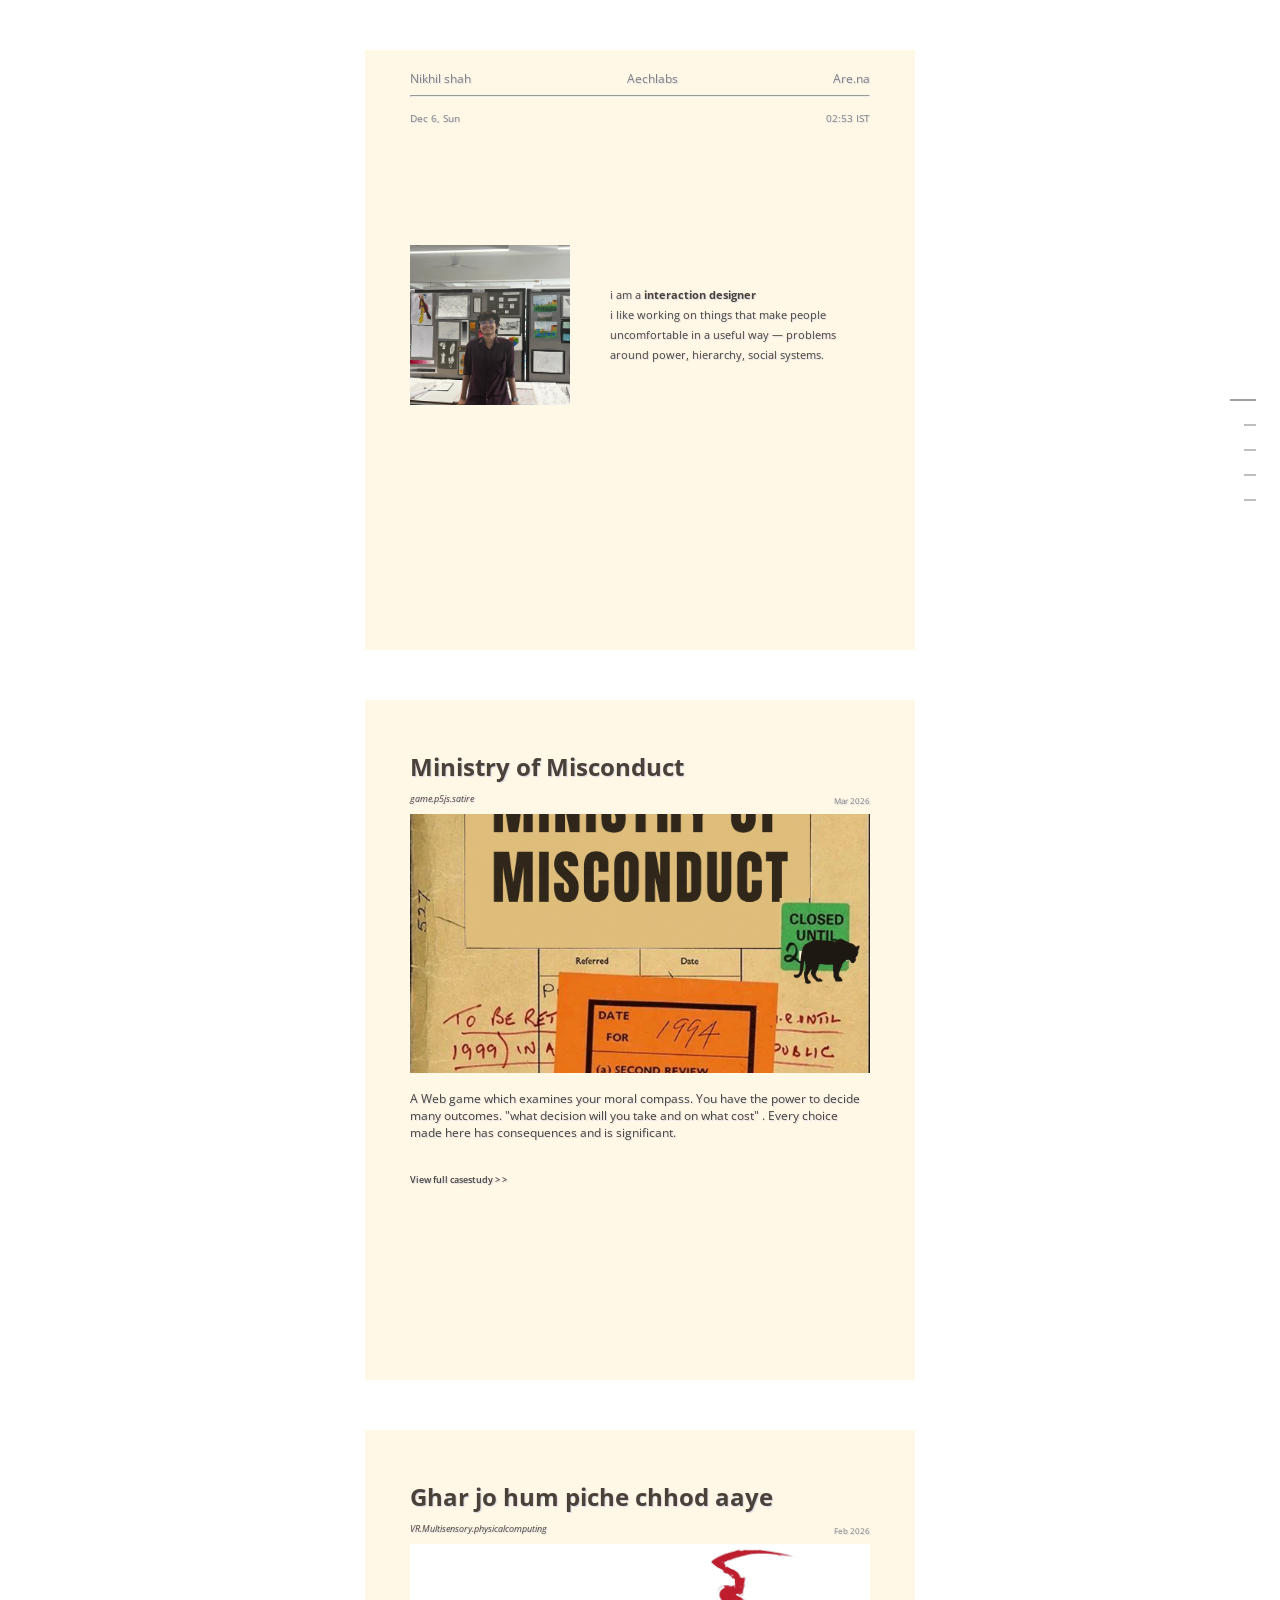
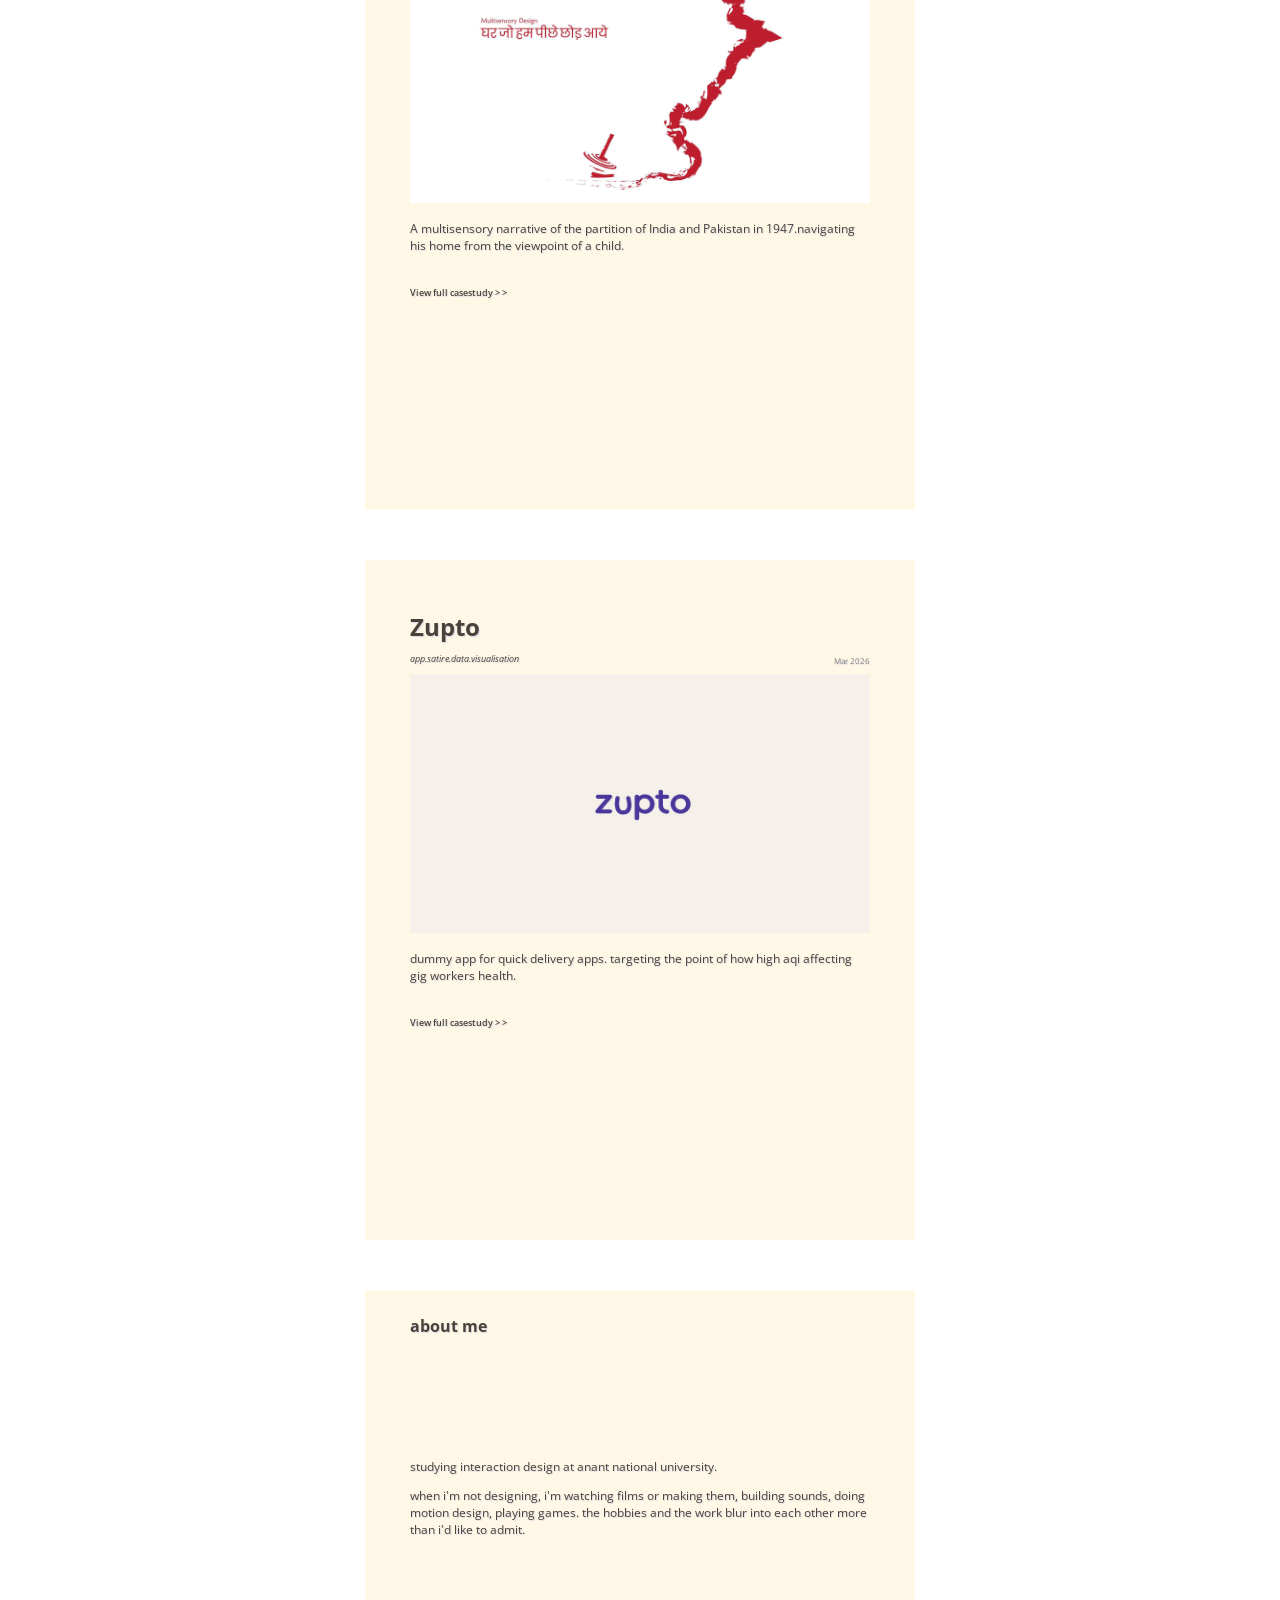
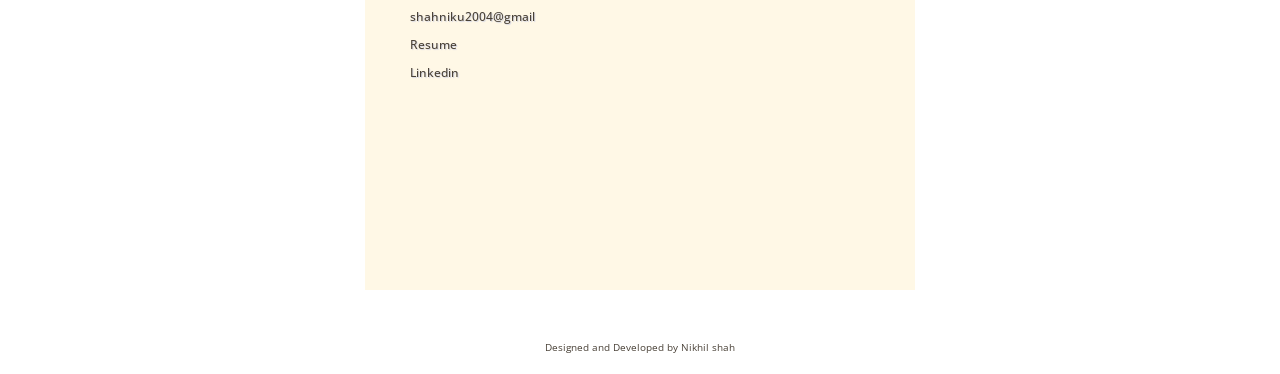
==== index.html @ 8a663114 "styled nav bar added date and time" ====
<!doctype html>
<html lang="en-US">

<head>
  <link href="Styles/style.css" rel="stylesheet" />
  <script src="Fn.js" defer></script>
  <link href="https://cdnjs.cloudflare.com/ajax/libs/p5.js/2.3.3/p5.min.js">
  <script src=""></script>
  <meta charset="utf-8" />
  <meta name="viewport" content="width=device-width, initial-scale=1.0" />
  <title>nikhil.shah.portfolio.github.io</title>
  <link rel="preconnect" href="https://fonts.googleapis.com">
  <link rel="preconnect" href="https://fonts.gstatic.com" crossorigin>
  <link
    href="https://fonts.googleapis.com/css2?family=Bitcount+Grid+Double:wght@100..900&family=Open+Sans:ital,wght@0,300..800;1,300..800&display=swap"
    rel="stylesheet">
  <!-- <link rel="preconnect" href="https://fonts.googleapis.com">
  <link rel="preconnect" href="https://fonts.gstatic.com" crossorigin>
  <link href="https://fonts.googleapis.com/css2?family=Open+Sans:ital,wght@0,300..800;1,300..800&display=swap"
    rel="stylesheet"> -->
</head>

<body>
  <section class="paper" data-nav="Intro">
    <div id="site-header"></div>

    <!-- intro -->

    <article class="intro">
      <img src="Images/me.jpg" alt="me in my violet shirt" class="body-image">
      <div class="intro-text">
        <!-- i am a <strong>interaction designer</strong><br>
        <p>i like working on things that make people uncomfortable in a useful way — problems around power, hierarchy, social systems.</p> -->

        <p>i am a <strong>interaction designer</strong><br> i like working on things that make people uncomfortable in a
          useful way — problems around power, hierarchy, social systems.</p>

      </div>
    </article>
  </section>

  <!-- Ministry of Misconduct -->

  <section class="project-card" data-nav="Ministry">
    <h2 class="project-title">Ministry of Misconduct</h2>
    <div class="project-header">
      <p class="project-tags">game.p5js.satire</p>
      <p class="project-date">Mar 2026</p>
    </div>

    <img src="Images/Ministryofmisconduct/Ministry of Misconduct  .png" class="project-hero">

    <p class="project-description">
      A Web game which examines your moral compass. You have the power to decide many outcomes. "what decision will you
      take and on what cost" . Every choice made here has consequences and is significant.
    </p>

    <a href="Ministryofmisconduct.html" class="project-button">View full casestudy > ></a>
  </section>

  <!-- ghar jo hum piche chhod aaye -->

  <section class="project-card" data-nav="Ghar">
    <h2 class="project-title">Ghar jo hum piche chhod aaye</h2>
    <div class="project-header">
      <p class="project-tags">VR.Multisensory.physicalcomputing</p>
      <p class="project-date">Feb 2026</p>
    </div>

    <img src="Images/Gharjohumpichechhodaaye/GJHPCA.png" class="project-hero">

    <p class="project-description">
      A multisensory narrative of the partition of India and Pakistan in 1947.navigating his home from the viewpoint of
      a child.
    </p>

    <a href="Gharjohumpichechhodaaye.html" class="project-button">View full casestudy > ></a>
  </section>

  <!-- Zupto -->
  <section class="project-card" data-nav="Zupto">
    <h2 class="project-title">Zupto</h2>
    <div class="project-header">
      <p class="project-tags">app.satire.data.visualisation</p>
      <p class="project-date">Mar 2026</p>
    </div>

    <img src="Images/zupto/Screenshot (91).png" class="project-hero">

    <p class="project-description">
      dummy app for quick delivery apps. targeting the point of how high aqi affecting gig workers health.
    </p>

    <a href="Zupto.html" class="project-button">View full casestudy > ></a>
  </section>

  <!-- hum panchi umukt gagan k -->

  <!-- <section class="project-card">
    <h2 class="project-title">Hum panchi umukt gagan k</h2>
    <div class="project-header">
      <p class="project-tags">videopoem.narrative.puppetering</p>
      <p class="project-date">Mar 2026</p>
    </div>

    <img src="Images/Humpanchiumuktgagank/HPUMGk.png" class="project-hero">

    <p class="project-description">
      A bird in a golden cage, fed and safe, chooses to leave anyway.
    </p>

    <a href="Humpanchiumuktgagank.html" class="project-button">View full casestudy > ></a>
  </section> -->

  <!-- do you believe in your party -->
  <!-- <section class="project-card">
    <h2 class="project-title">Do you believe in your political party</h2>
    <div class="project-header">
      <p class="project-tags">game.p5js.satire</p>
      <p class="project-date">Mar 2026</p>
    </div>

    <img src="Images/Doyoubeliveinyourpoliticalparty/TEMPLATE-1.jpg" class="project-hero">

    <p class="project-description">
      Lorem, ipsum dolor sit amet consectetur adipisicing elit. Laborum itaque, dicta beatae iste quasi et, quas cumque
      sequi porro assumenda voluptatem. Doloremque fugit modi incidunt, dignissimos maxime eum repellendus officiis
      dolor perferendis doloribus harum nostrum ex, quia reiciendis placeat itaque quidem consequatur dolore blanditiis
      quos quo quisquam reprehenderit at. Architecto.
    </p>

    <a href="Do you believe in your party.html" class="project-button">View full casestudy > ></a>
  </section> -->

  <section class="paper" data-nav="About">

    <h4>about me</h4>
    <br>
    <br>
    <br>
    <br>
    <p class="project-description">studying interaction design at anant national university.
    <p class="project-description">when i'm not designing, i'm watching films or making them, building sounds, doing
      motion design, playing games.
      the hobbies and the work blur into each other more than i'd like to admit.</p>
    </p>
    <br>
    <br>

    <a href="" class="contact-button">shahniku2004@gmail</a>
    <br>
    <a href="" class="contact-button">Resume</a>
    <br>
    <a href="https://www.linkedin.com/in/nikhil-shah-a37551202/" class="contact-button">Linkedin</a>

    <!-- <img src="Images/signature.png" alt="signature" class="signature"> -->

  </section>
  <footer class="foot">Designed and Developed by Nikhil shah</footer>
</body>

</html>
---- Styles/style.css ----
html { scroll-behavior: smooth; }

.side-nav {
    position: fixed;
    top: 50%;
    right: 24px;
    transform: translateY(-50%);
    z-index: 10;
}

.side-nav ul {
    list-style: none;
    margin: 0;
    padding: 0;
    display: flex;
    flex-direction: column;
    align-items: flex-end;
    gap: 12px;
}

.side-nav a {
    display: flex;
    align-items: center;
    gap: 8px;
    color: grey;
    text-decoration: none;
    font-size: 9px;
}

.side-nav-label {
    opacity: 0;
    transform: translateX(4px);
    transition: opacity .25s, transform .25s;
    white-space: nowrap;
}

.side-nav-tick {
    display: block;
    width: 12px;
    height: 1px;
    background: grey;
    transition: width .25s, background .25s;
}

.side-nav a:hover .side-nav-label,
.side-nav a:focus-visible .side-nav-label {
    opacity: 1;
    transform: none;
}

.side-nav a.is-active { color: #4A4238; }
.side-nav a.is-active .side-nav-tick { width: 26px; background: #4A4238; }

/* sub-items (like "ideation" under a project) get a shorter tick */
.side-nav li.is-sub .side-nav-tick { width: 6px; }
.side-nav li.is-sub a.is-active .side-nav-tick { width: 18px; }

/* on wide screens the active label stays visible */
@media (min-width: 1300px) {
    .side-nav a.is-active .side-nav-label { opacity: 1; transform: none; }
}

/* too narrow, it would sit on top of the yellow page */
@media (max-width: 900px) {
    .side-nav { display: none; }
}

body {
    margin: 0;
    font-family: "Open Sans", sans-serif;
    background: white;
    color: #4A4238;
}

.navbar {
    padding-top: 20px;
}

.live-clock {
    display: flex;
    align-items: center;
    gap: 10px;
    font-size: 10px;
    color: grey;
    margin-top: 14px;
}

.clock-line {
    flex: 1;
    height: 1px;
    background: fff8e6
}

.paper {
    max-width: 550px;
    background-color: #fff8e6;
    margin: 0 auto;
    margin-top: 50px;
    padding: 0 45px;
    box-sizing: border-box;
    text-shadow: 1px 1px 1px #d7d8e4;
    min-height: 600px;
}

.paper h4 {
    padding-top: 25px;
}

header ul {
    list-style-type: none;
    padding: 0;
    margin: 0;
    display: flex;
    align-items: center;
    justify-content: space-between;
    gap: 16px;
    font-size: 12px;
}

header ul li a {
    text-decoration: none;
    color: grey;
    white-space: nowrap;
}

.intro {
    padding-top: 120px;
    display: grid;
    grid-template-columns: 200px 1fr;
    gap: 0px;
    align-items: center;
}

.body-image {
    width: 80%;
    height: 100%;
    aspect-ratio: 1/1;
    object-fit: cover;
}

.intro-text h1 {
    font-size: 20px;
}

.intro-text p {
    font-size: 11px;
    line-height: 1.8;
}

.project-card {
    max-width: 550px;
    background-color: #fff8e6;
    margin: 0 auto;
    margin-top: 50px;
    padding: 0 45px;
    box-sizing: border-box;
    text-shadow: 1px 1px 1px #d7d8e4;
    min-height: 680px;
}

.project-description {
    font-size: 12px;
}

.project-hero {
    width: 100%;
    aspect-ratio: 16 / 9;
    object-fit: cover;
}

.project-title {
    padding-top: 50px;
    margin: 0;
}

.project-date {
    font-size: 8px;
    color: grey;
}

.project-header {
    display: grid;
    grid-template-columns: 1fr auto;
    align-items: end;
}

.project-tags {
    font-size: 9px;
    font-style: italic;
}

.project-button {
    display: inline-block;
    margin-top: 20px;
    color: #4A4238;
    text-decoration: none;
    font-size: 9px;
    font-weight: 600;
}

.contact-button {
    display: inline-block;
    margin-top: 10px;
    color: #4A4238;
    text-decoration: dashed;
    font-size: 12px;
    font-weight: 500;
}

.contact-button:hover {
    text-decoration: underline;
}

.project-button:hover {
    text-decoration: underline;
}

.foot {
    padding-top: 50px;
    padding-bottom: 20px;
    font-size: 10px;
    display: grid;
    place-items: center;
}

/* ///Ministry of Misconduct/// */

.project-card-casestudy {
    max-width: 800px;
    background-color: #fff8e6;
    margin: 0 auto;
    margin-top: 50px;
    padding: 0 45px;
    box-sizing: border-box;
    text-shadow: 1px 1px 1px #d7d8e4;
    padding-bottom: 50px;
}

.project-card-casestudy p {
    padding: 5px;
    font-size: 12px;
}

/* // Zupto // */

.grid-container {
    display: grid;
    grid-template-columns: 40% 60%;
    gap: 20px;
    align-items: normal;
}

.Taxingthemhero {
    padding-top: 30px;
    width: 100%;
    height: auto;
    display: block;
    object-fit: cover;
}

.textside {
    padding-top: 50px;
}

/* Ghar jo hum piche chhod aaye */

.slideshow {
    display: flex;
    overflow-x: auto;
    gap: 10px;
    scroll-snap-type: x mandatory;
}

.slideshow img {
    width: 100%;
    flex-shrink: 0;
    aspect-ratio: 16/9;
    object-fit: contain;
    scroll-snap-align: start;
}

.arrows {
    display: flex;
    gap: 10px;
    margin-top: 8px;
    justify-content: flex-end;
}

.arrows button {
    background: none;
    border: 1px solid #4A4238;
    color: #4A4238;
    padding: 4px 12px;
    cursor: pointer;
    font-size: 14px;
}

iframe {
    aspect-ratio: 16/9;
    border: none;
}

.protitle {
    padding-top: 5px;
    display: grid;
    grid-template-columns: 50% 50%;
}

.protitle h3 {
    grid-column-start: 1;
}

.protitle p {
    grid-column-start: 2;
    text-align: right;
}

.split {
    padding-top: 5px;
    display: grid;
    grid-template-columns: 33% 33% 33%;
    grid-template-rows: auto;
}

.split h1 {
    grid-column-start: 1;
}

.split h2 {
    grid-column-start: 2;
}

.split h3 {
    grid-column-start: 3;
}

.button {
    grid-column-start: 1;
}

.ghar-hero {
    width: 100%;
    aspect-ratio: 3/2;
    object-fit: cover;
}

.lattuchulha {
    display: grid;
    grid-template-columns: 50% 50%;
    gap: 10px;
}

.chulha,
.lattu,
.blow {
    width: 100%;
    aspect-ratio: 3/2;
    object-fit: cover;
}

.grid3 {
    padding-top: 10px;
    display: grid;
    grid-template-columns: 33% 33% 33%;
    gap: 10px;
}

.back-button {
    display: inline-block;
    margin-top: 20px;
    color: #4A4238;
    text-decoration: none;
    font-size: 9px;
    font-weight: 600;
}

.back-button:hover {
    text-decoration: underline;
}

.signature {
    padding-left: 280px;
    padding-top: 80px;
    opacity: 80%;
    width: 60%;
    height: auto;
    display: block;
}


/* ═══════════════════════════════
           RESPONSIVE — TABLET (≤ 768px)
        ═══════════════════════════════ */
@media (max-width: 768px) {

    .paper,
    .project-card,
    .project-card-casestudy {
        margin-top: 30px;
        padding: 0 28px;
    }

    .grid3 {
        grid-template-columns: 1fr 1fr;
    }

    .project-card-casestudy {
        max-width: 100%;
    }
}


/* ═══════════════════════════════
           RESPONSIVE — MOBILE (≤ 480px)
        ═══════════════════════════════ */
@media (max-width: 480px) {

    .paper,
    .project-card,
    .project-card-casestudy {
        margin-top: 16px;
        margin-left: 14px;
        margin-right: 14px;
        padding: 40px 20px 50px 20px;
        min-height: unset;
        box-sizing: border-box;
    }

    header ul {
        gap: 16px;
        font-size: 11px;
        flex-wrap: wrap;
    }

    .intro {
        grid-template-columns: 1fr;
        padding-top: 50px;
        gap: 16px;
    }

    .body-image {
        width: 100px;
        aspect-ratio: 1/1;
    }

    .project-title {
        font-size: 18px;
    }

    .lattuchulha {
        grid-template-columns: 1fr;
    }

    .grid3 {
        grid-template-columns: 1fr;
    }

    .protitle {
        grid-template-columns: 1fr;
    }

    .protitle p {
        text-align: left;
        grid-column-start: 1;
    }

    iframe {
        height: 220px;
    }

    .arrows {
        justify-content: center;
    }

    .foot {
        padding: 20px 18px;
    }
}

/* //aechlabs// */

/* ═══════════════════════════════════════════════
   AECHLABS PAGE
   Paste this whole block at the very bottom of Styles/style.css
   (all classes start with "lab-" so nothing existing is touched)
═══════════════════════════════════════════════ */

/* wide version of .paper (550px -> 1100px) */
.lab-paper {
    max-width: 1100px;
    background-color: #fff8e6;
    margin: 0 auto;
    margin-top: 50px;
    padding: 0 45px 60px;
    box-sizing: border-box;
    text-shadow: 1px 1px 1px #d7d8e4;
    min-height: 600px;
}

.lab-intro {
    padding-top: 70px;
    padding-bottom: 40px;
}

.lab-intro h4 {
    font-size: 20px;
    margin: 0 0 6px;
}

.lab-intro p {
    font-size: 12px;
    line-height: 1.8;
    margin: 0;
}

/* three columns, no borders */
.lab-grid {
    display: grid;
    grid-template-columns: repeat(3, 1fr);
    gap: 48px 36px;
    margin: 0;
    padding: 0;
    list-style: none;
}

.lab-card {
    cursor: pointer;
    outline-offset: 6px;
}

.lab-card.is-open {
    visibility: hidden;
}

/* the long text + link only appear in the zoomed view */
.lab-card .lab-detail {
    display: none;
}

/* picture frame: colour block with the image on top */
.lab-thumb {
    position: relative;
    width: 100%;
    aspect-ratio: 1 / 1;
    overflow: hidden;
    background: var(--thumb-bg, #d98a2b);
}

.lab-thumb img {
    position: absolute;
    inset: 0;
    width: 100%;
    height: 100%;
    object-fit: cover;
    transition: transform .5s cubic-bezier(.2, .8, .2, 1);
}

.lab-card:hover .lab-thumb img,
.lab-card:focus-visible .lab-thumb img {
    transform: scale(1.04);
}

.lab-meta {
    display: grid;
    grid-template-columns: 1fr auto;
    align-items: end;
    gap: 12px;
    margin-top: 14px;
}

.lab-name {
    font-size: 16px;
    font-weight: 700;
    margin: 0;
}

.lab-date {
    font-size: 8px;
    color: grey;
    white-space: nowrap;
}

.lab-line {
    font-size: 12px;
    line-height: 1.6;
    margin: 6px 0 0;
}

.lab-tags {
    font-size: 9px;
    font-style: italic;
    margin: 8px 0 0;
}

/* ---------- zoom view ---------- */
.lab-backdrop {
    position: fixed;
    inset: 0;
    background: rgba(74, 66, 56, .55);
    opacity: 0;
    transition: opacity .35s ease;
    z-index: 50;
}

.lab-backdrop.show {
    opacity: 1;
}

.lab-panel {
    position: fixed;
    z-index: 51;
    background: #fff8e6;
    color: #4A4238;
    text-shadow: 1px 1px 1px #d7d8e4;
    overflow: hidden;
    transition: top .45s cubic-bezier(.2, .8, .2, 1), left .45s cubic-bezier(.2, .8, .2, 1),
        width .45s cubic-bezier(.2, .8, .2, 1), height .45s cubic-bezier(.2, .8, .2, 1);
}

.lab-panel-inner {
    display: grid;
    grid-template-columns: 1.1fr 1fr;
    gap: 36px;
    height: 100%;
    padding: 36px;
    box-sizing: border-box;
    opacity: 0;
    transition: opacity .25s ease;
}

.lab-panel.is-full .lab-panel-inner {
    opacity: 1;
    transition-delay: .25s;
}

.lab-panel-img {
    position: relative;
    min-height: 0;
    overflow: hidden;
    background: var(--thumb-bg, #d98a2b);
}

.lab-panel-img img {
    position: absolute;
    inset: 0;
    width: 100%;
    height: 100%;
    object-fit: cover;
}

.lab-panel-text {
    display: flex;
    flex-direction: column;
    min-height: 0;
    overflow-y: auto;
}

.lab-panel-text h2 {
    font-size: 24px;
    margin: 30px 0 4px;
}

.lab-panel-text .lab-date {
    margin-bottom: 18px;
}

.lab-panel-text p {
    font-size: 12px;
    line-height: 1.8;
    margin: 0 0 12px;
}

.lab-panel-text .lab-tags {
    margin: 0 0 20px;
}

.lab-link {
    align-self: flex-start;
    margin-top: auto;
    color: #4A4238;
    text-decoration: none;
    font-size: 9px;
    font-weight: 600;
}

.lab-link:hover,
.lab-link:focus-visible {
    text-decoration: underline;
}

.lab-close {
    position: absolute;
    top: 14px;
    right: 14px;
    z-index: 2;
    background: none;
    border: 1px solid #4A4238;
    color: #4A4238;
    padding: 4px 12px;
    cursor: pointer;
    font-size: 14px;
}

.lab-close:hover,
.lab-close:focus-visible {
    background: #4A4238;
    color: #fff8e6;
}

body.lab-locked {
    overflow: hidden;
}

/* Aechlabs responsive */
@media (max-width: 900px) {
    .lab-grid {
        grid-template-columns: repeat(2, 1fr);
    }
}

@media (max-width: 600px) {
    .lab-paper {
        margin: 16px 14px 0;
        padding: 0 20px 40px;
    }

    .lab-intro {
        padding-top: 40px;
    }

    .lab-grid {
        grid-template-columns: 1fr;
    }

    .lab-panel-inner {
        grid-template-columns: 1fr;
        grid-template-rows: 36% 1fr;
        gap: 14px;
        padding: 16px;
    }

    .lab-panel-text h2 {
        margin-top: 0;
    }
}

@media (prefers-reduced-motion: reduce) {

    .lab-panel,
    .lab-backdrop,
    .lab-panel-inner,
    .lab-thumb img {
        transition-duration: .01s !important;
        transition-delay: 0s !important;
    }
}
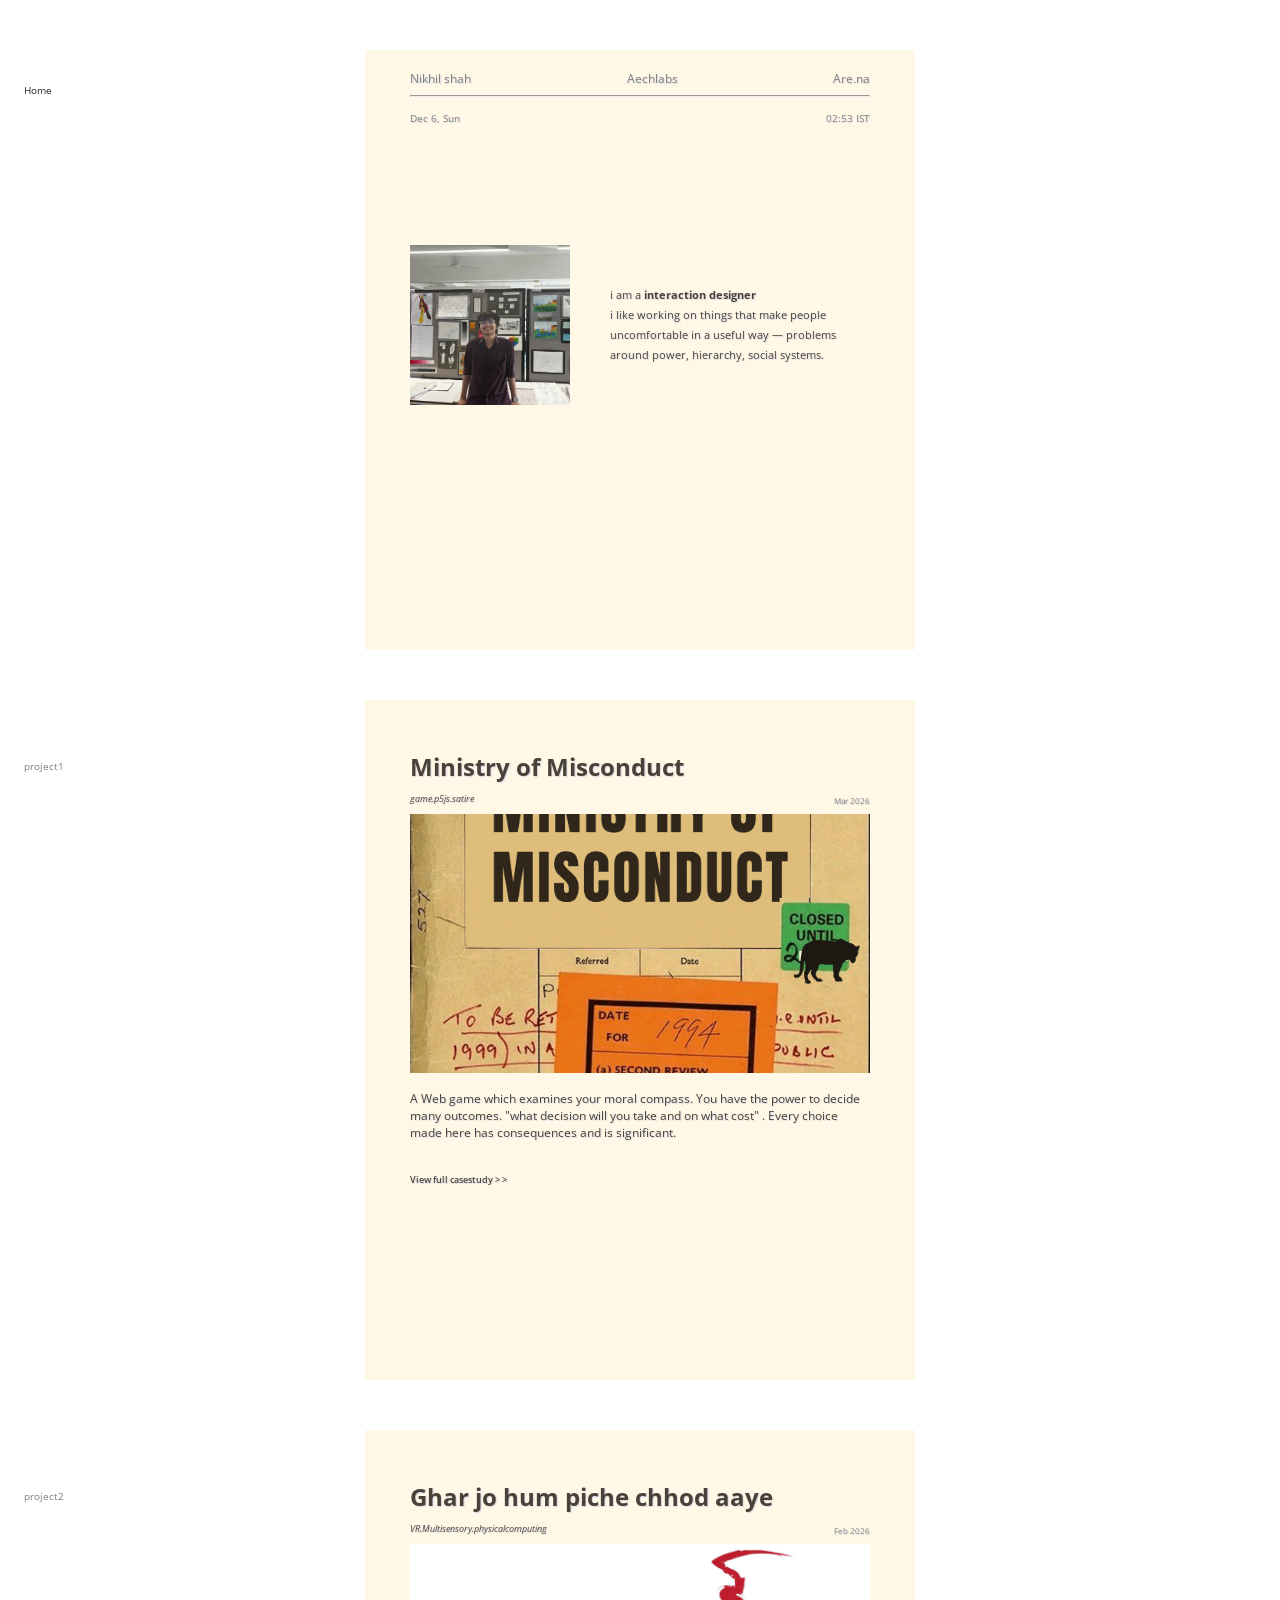
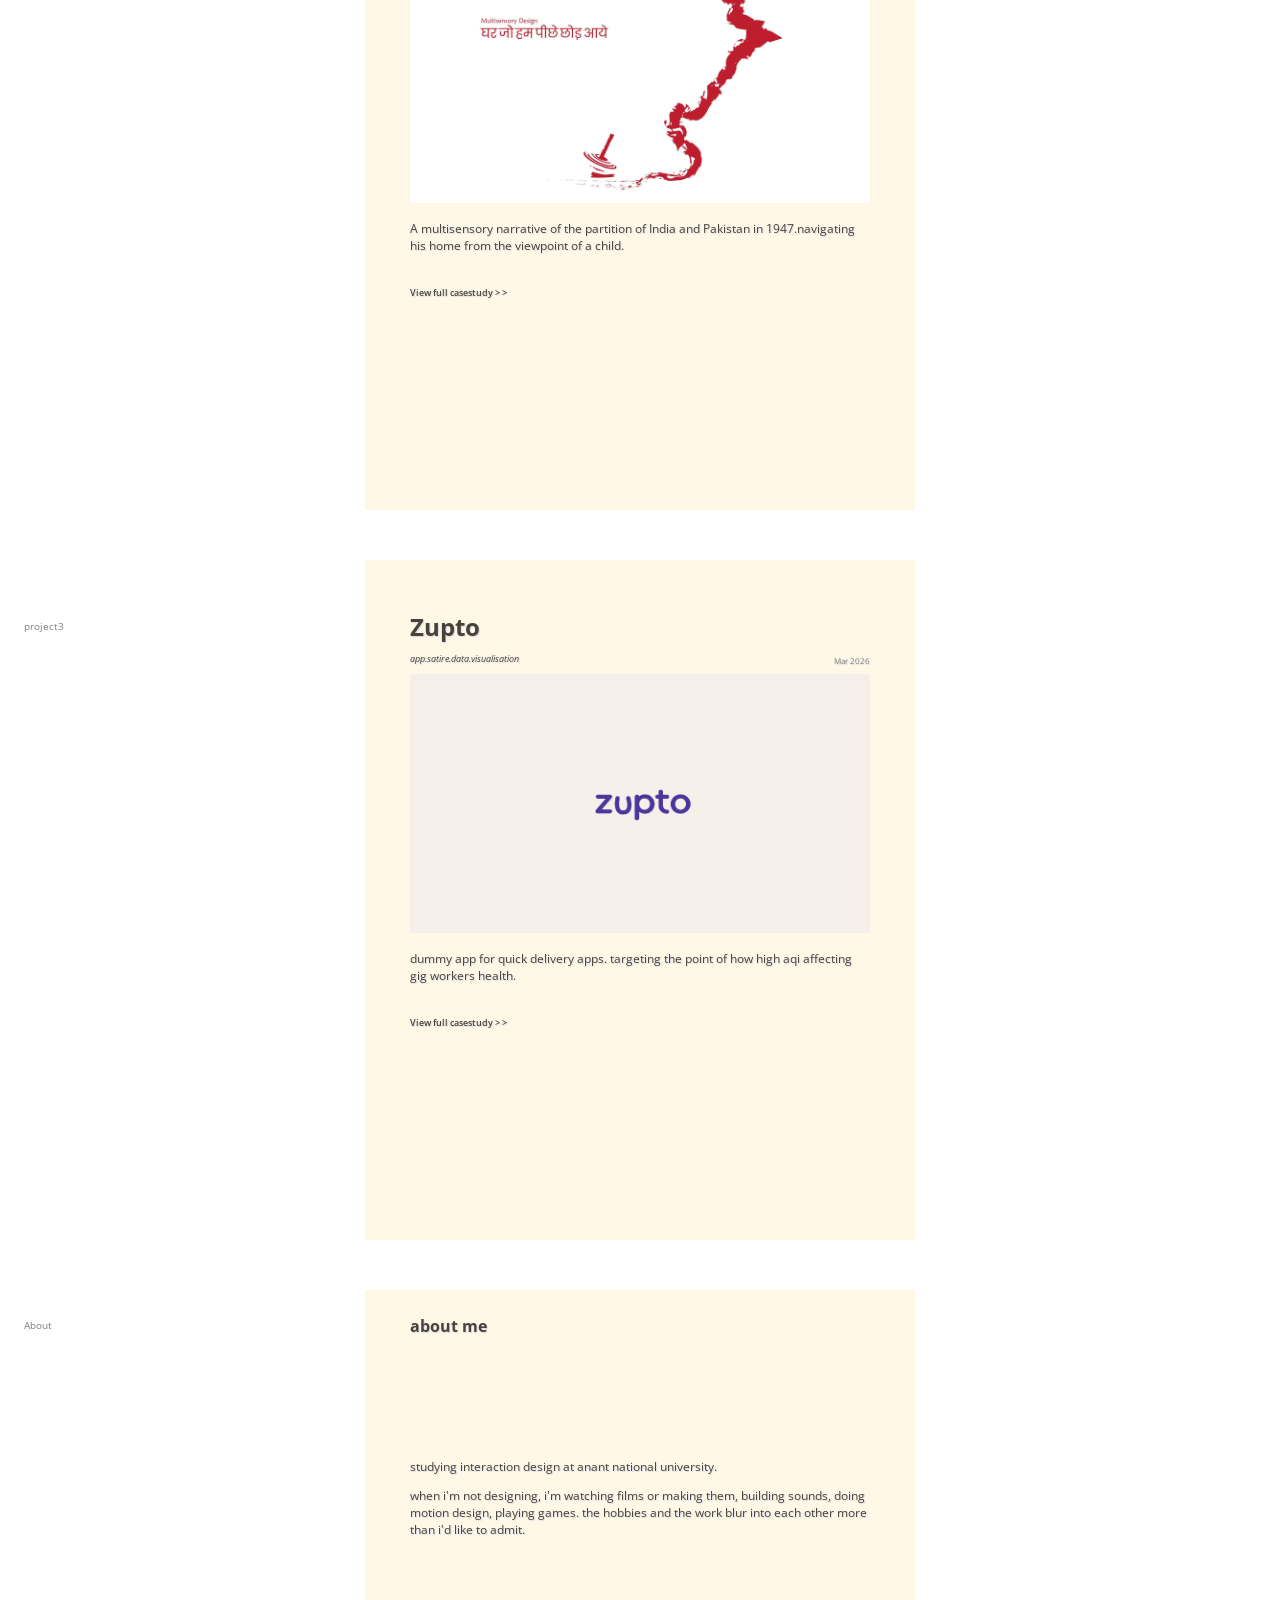
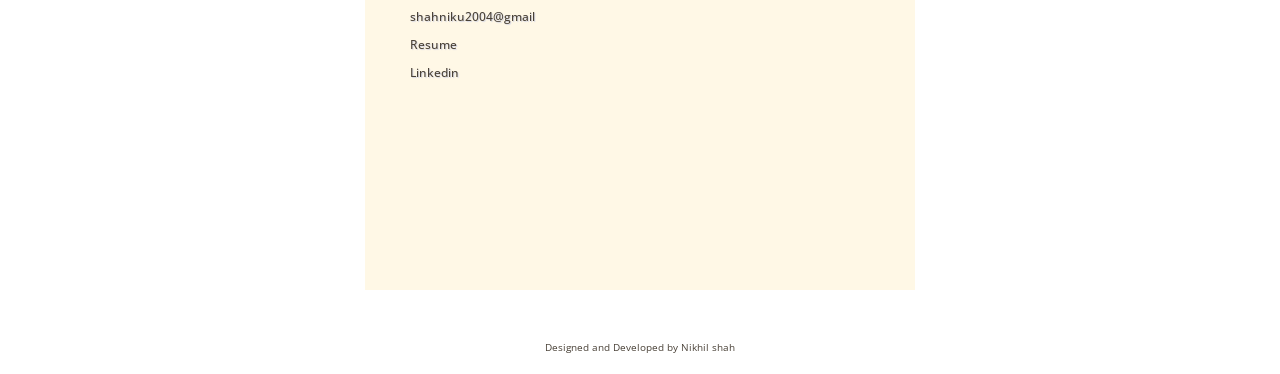
==== commit 17c88d23: "rework-wtih-ai did some changes - MAJOR CHANGES" ====
--- a/index.html
+++ b/index.html
@@ -4,8 +4,6 @@
 <head>
   <link href="Styles/style.css" rel="stylesheet" />
   <script src="Fn.js" defer></script>
-  <link href="https://cdnjs.cloudflare.com/ajax/libs/p5.js/2.3.3/p5.min.js">
-  <script src=""></script>
   <meta charset="utf-8" />
   <meta name="viewport" content="width=device-width, initial-scale=1.0" />
   <title>nikhil.shah.portfolio.github.io</title>
@@ -21,7 +19,7 @@
 </head>
 
 <body>
-  <section class="paper" data-nav="Intro">
+  <section class="paper" data-nav="Home">
     <div id="site-header"></div>
 
     <!-- intro -->
@@ -41,7 +39,7 @@
 
   <!-- Ministry of Misconduct -->
 
-  <section class="project-card" data-nav="Ministry">
+  <section class="project-card" data-nav="project1">
     <h2 class="project-title">Ministry of Misconduct</h2>
     <div class="project-header">
       <p class="project-tags">game.p5js.satire</p>
@@ -60,7 +58,7 @@
 
   <!-- ghar jo hum piche chhod aaye -->
 
-  <section class="project-card" data-nav="Ghar">
+  <section class="project-card" data-nav="project2">
     <h2 class="project-title">Ghar jo hum piche chhod aaye</h2>
     <div class="project-header">
       <p class="project-tags">VR.Multisensory.physicalcomputing</p>
@@ -78,7 +76,7 @@
   </section>
 
   <!-- Zupto -->
-  <section class="project-card" data-nav="Zupto">
+  <section class="project-card" data-nav="project3">
     <h2 class="project-title">Zupto</h2>
     <div class="project-header">
       <p class="project-tags">app.satire.data.visualisation</p>
--- a/Styles/style.css
+++ b/Styles/style.css
@@ -753,4 +753,321 @@
         transition-duration: .01s !important;
         transition-delay: 0s !important;
     }
+}
+
+/* ═══════════════════════════════════════════════
+   DESIGN TOKENS + CASE STUDY LAYOUT (portfolio rework)
+   appended at the bottom, nothing above is changed.
+   case study pages opt in with: <section class="project-card-casestudy cs">
+═══════════════════════════════════════════════ */
+
+:root {
+    --paper: #fff8e6;
+    --ink: #2d2822;
+    --ink-soft: #4A4238;
+    --dark: #1E212B;
+    --muted: grey;
+    --gutter: 140px;   /* left column: headings + captions */
+    --gap: 24px;
+}
+
+/* a row = one section. no lines: big empty space separates sections, heading in left column */
+.cs-row {
+    display: grid;
+    grid-template-columns: var(--gutter) 1fr;
+    column-gap: var(--gap);
+    padding: 0 0 120px;
+    scroll-margin-top: 60px;
+}
+
+.cs-row:last-child {
+    padding-bottom: 0;
+}
+
+.cs-row > * {
+    grid-column: 2;
+}
+
+.cs-row > .cs-head {
+    grid-column: 1;
+    grid-row: 1;
+    margin: 0;
+    padding: 5px 5px 0 0;
+    font-size: 13px;
+    font-weight: 700;
+    line-height: 1.4;
+    color: var(--ink);
+}
+
+.cs-row p {
+    line-height: 1.8;
+    margin: 0 0 6px;
+}
+
+/* image / gif / iframe + caption */
+.fig {
+    margin: 0 0 22px;
+}
+
+.fig img,
+.fig iframe {
+    display: block;
+}
+
+.fig figcaption {
+    font-family: monospace;
+    font-size: 9px;
+    font-style: italic;
+    line-height: 1.6;
+    color: var(--muted);
+    padding: 6px 5px 0;
+    text-shadow: none;
+}
+
+/* images, gifs, maps: one per row, caption small italic underneath */
+.cs-row > .fig {
+    margin: 14px 0 18px;
+    <!-- grid-column: 1 / -1; -->
+}
+
+/* the one highlighted line per section: filled bar */
+.project-card-casestudy p.cs-mark {
+    background: var(--dark);
+    color: var(--paper);
+    text-shadow: none;
+    font-family: monospace;
+    font-size: 11px;
+    line-height: 1.6;
+    padding: 8px 12px;
+    margin: 12px 0 14px;
+}
+
+@media (max-width: 600px) {
+    .cs-row {
+        grid-template-columns: 1fr;
+        padding-bottom: 72px;
+    }
+
+    .cs-row > *,
+    .cs-row > .cs-head {
+        grid-column: 1;
+    }
+
+    .cs-row > .cs-head {
+        grid-row: auto;
+        padding-bottom: 8px;
+    }
+}
+
+
+/* ═══════════════════════════════════════════════
+   SIDE NAV LABELS BESIDE HEADINGS + DOTTED LINE
+   labels scroll with the page, then stack at the top.
+   overrides the first .side-nav block at the top of this file
+═══════════════════════════════════════════════ */
+
+.side-nav {
+    position: static;   /* the old centered, fixed nav is gone */
+    transform: none;
+}
+
+.side-nav a.side-nav-link {
+    position: fixed;
+    top: 0;
+    left: 24px;
+    z-index: 10;
+    display: block;
+    margin-top: -6px;
+    line-height: 12px;
+    font-size: 10px;
+    color: var(--muted);
+    text-decoration: none;
+    white-space: nowrap;
+}
+
+.side-nav a.side-nav-link.is-sub {
+    padding-left: 10px;
+}
+
+.side-nav a.side-nav-link.is-active {
+    color: var(--ink);
+}
+
+.side-nav a.side-nav-link:hover,
+.side-nav a.side-nav-link:focus-visible {
+    text-decoration: underline;
+}
+
+/* dotted line from the heading out to its label */
+.nav-heading {
+    position: relative;
+}
+
+.nav-heading::before {
+    content: "";
+    position: absolute;
+    right: calc(100% + 10px);
+    top: calc(5px + .7em);
+    width: var(--reach, 0px);
+    border-top: 1px dotted var(--muted);
+}
+
+.project-title.nav-heading::before {
+    top: calc(50px + .68em);
+}
+
+.paper h4.nav-heading::before {
+    top: calc(25px + .7em);
+}
+
+.nav-heading.is-active-head::before {
+    border-top-color: var(--ink);
+}
+
+/* once the label is stacked at the top, its line disappears */
+.nav-heading.is-pinned::before {
+    display: none;
+}
+
+/* not enough room beside the page */
+@media (max-width: 1100px) {
+    .side-nav,
+    .nav-heading::before {
+        display: none;
+    }
+}
+
+
+/* ═══════════════════════════════════════════════
+   CASE STUDY HEADER + MAGAZINE COLUMNS
+═══════════════════════════════════════════════ */
+
+:root {
+    --cs-pad: 45px;   /* matches the card's side padding */
+}
+
+@media (max-width: 768px) {
+    :root { --cs-pad: 28px; }
+}
+
+@media (max-width: 480px) {
+    :root { --cs-pad: 20px; }
+}
+
+/* white dotted cut line under the nav, edge to edge of the page */
+.cs #site-header {
+    position: relative;
+    padding-bottom: 22px;
+}
+
+.cs #site-header::after {
+    content: "";
+    position: absolute;
+    left: calc(-1 * var(--cs-pad));
+    right: calc(-1 * var(--cs-pad));
+    bottom: 0;
+    height: 5px;
+    background-image:
+        radial-gradient(circle at 3px 2px, #fff 2px, transparent 1.4px),
+        radial-gradient(circle at 3px 3px, rgba(45, 40, 34, .18) 1px, transparent 1.4px);
+    background-size: 8px 5px;
+    background-repeat: repeat-x;
+}
+
+/* title block: 1 title (big, bold) / 2 tags (medium, grey) / 3 date + credits (small, grey)
+   .cs-meta-tags sits on the same row as .cs-meta-info (date + credits), first lines baseline-aligned */
+.cs-meta {
+    display: grid;
+    grid-template-columns: 1fr auto;
+    column-gap: 24px;
+    padding: 44px 5px 64px;
+}
+
+.cs-title {
+    grid-column: 1;
+    grid-row: 1;
+    margin: 0 0 22px;
+    font-size: 34px;
+    line-height: 1.1;
+    font-weight: 700;
+    color: var(--ink);
+}
+
+.cs-meta-info {
+    grid-column: 1;
+    grid-row: 2;
+    align-self: baseline;
+    display: flex;
+    flex-direction: column;
+}
+
+.cs-meta-tags {
+    grid-column: 2;
+    grid-row: 2;
+    align-self: baseline;
+    display: flex;
+    flex-direction: column;
+    align-items: flex-end;
+}
+
+.cs-tag {
+    font-size: 11px;
+    line-height: 1.5;
+    color: var(--muted);
+    text-shadow: none;
+}
+
+.cs-small {
+    font-family: monospace;
+    font-size: 11px;
+    font-style: italic;
+    line-height: 1.7;
+    color: var(--muted);
+    text-shadow: none;
+}
+
+@media (max-width: 600px) {
+    .cs-meta {
+        grid-template-columns: 1fr;
+        row-gap: 16px;
+    }
+
+    .cs-title {
+        margin-bottom: 6px;
+    }
+
+    .cs-meta-info,
+    .cs-meta-tags {
+        grid-column: 1;
+        grid-row: auto;
+    }
+
+    .cs-meta-tags {
+        align-items: flex-start;
+    }
+}
+
+/* long text (more than 2 paragraphs) runs in two columns, magazine style */
+.cs-row > .cs-cols {
+    column-count: 2;
+    column-gap: 32px;
+}
+
+.cs-cols p {
+    orphans: 2;
+    widows: 2;
+}
+
+@media (max-width: 600px) {
+    .cs-row > .cs-cols {
+        column-count: 1;
+    }
+}
+
+
+/* homepage only: no dotted lines from the headings
+   (.project-title and .paper h4 headings only exist on index.html) */
+.project-title.nav-heading::before,
+.paper h4.nav-heading::before {
+    display: none;
 }
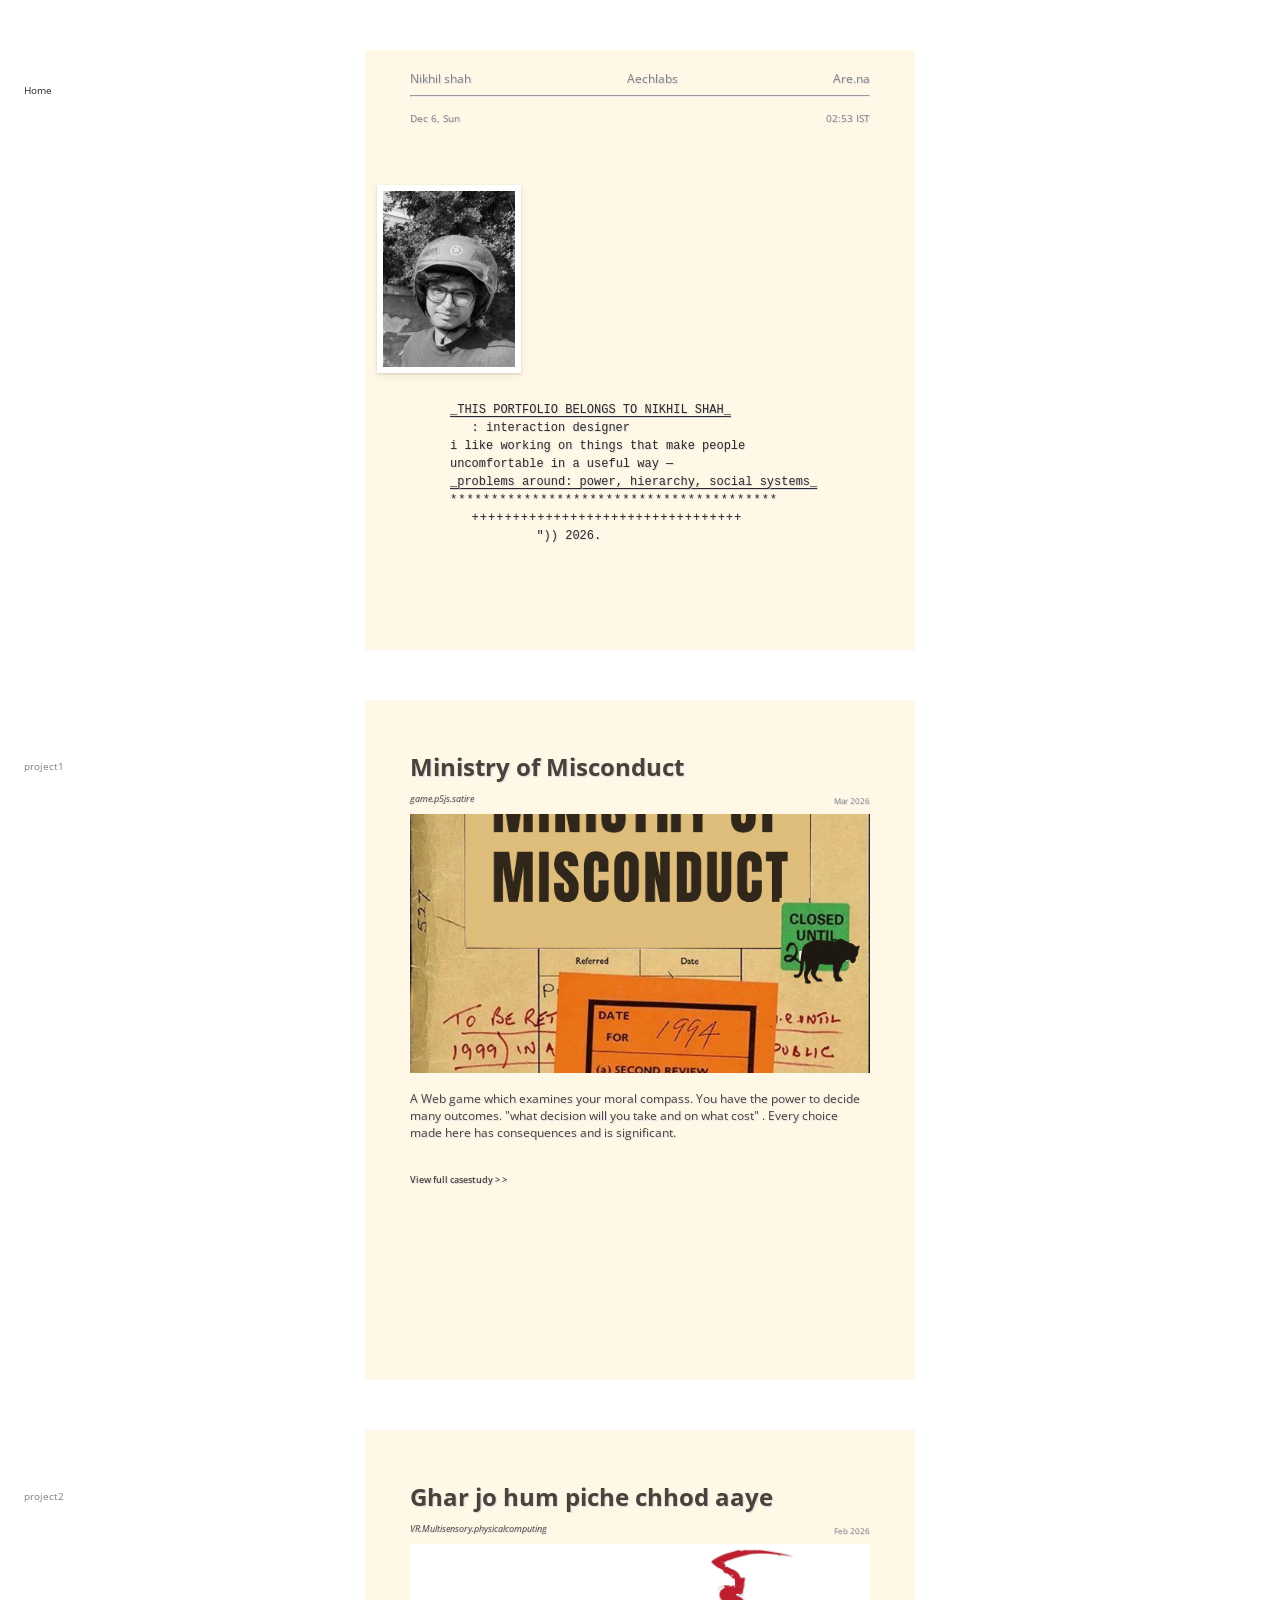
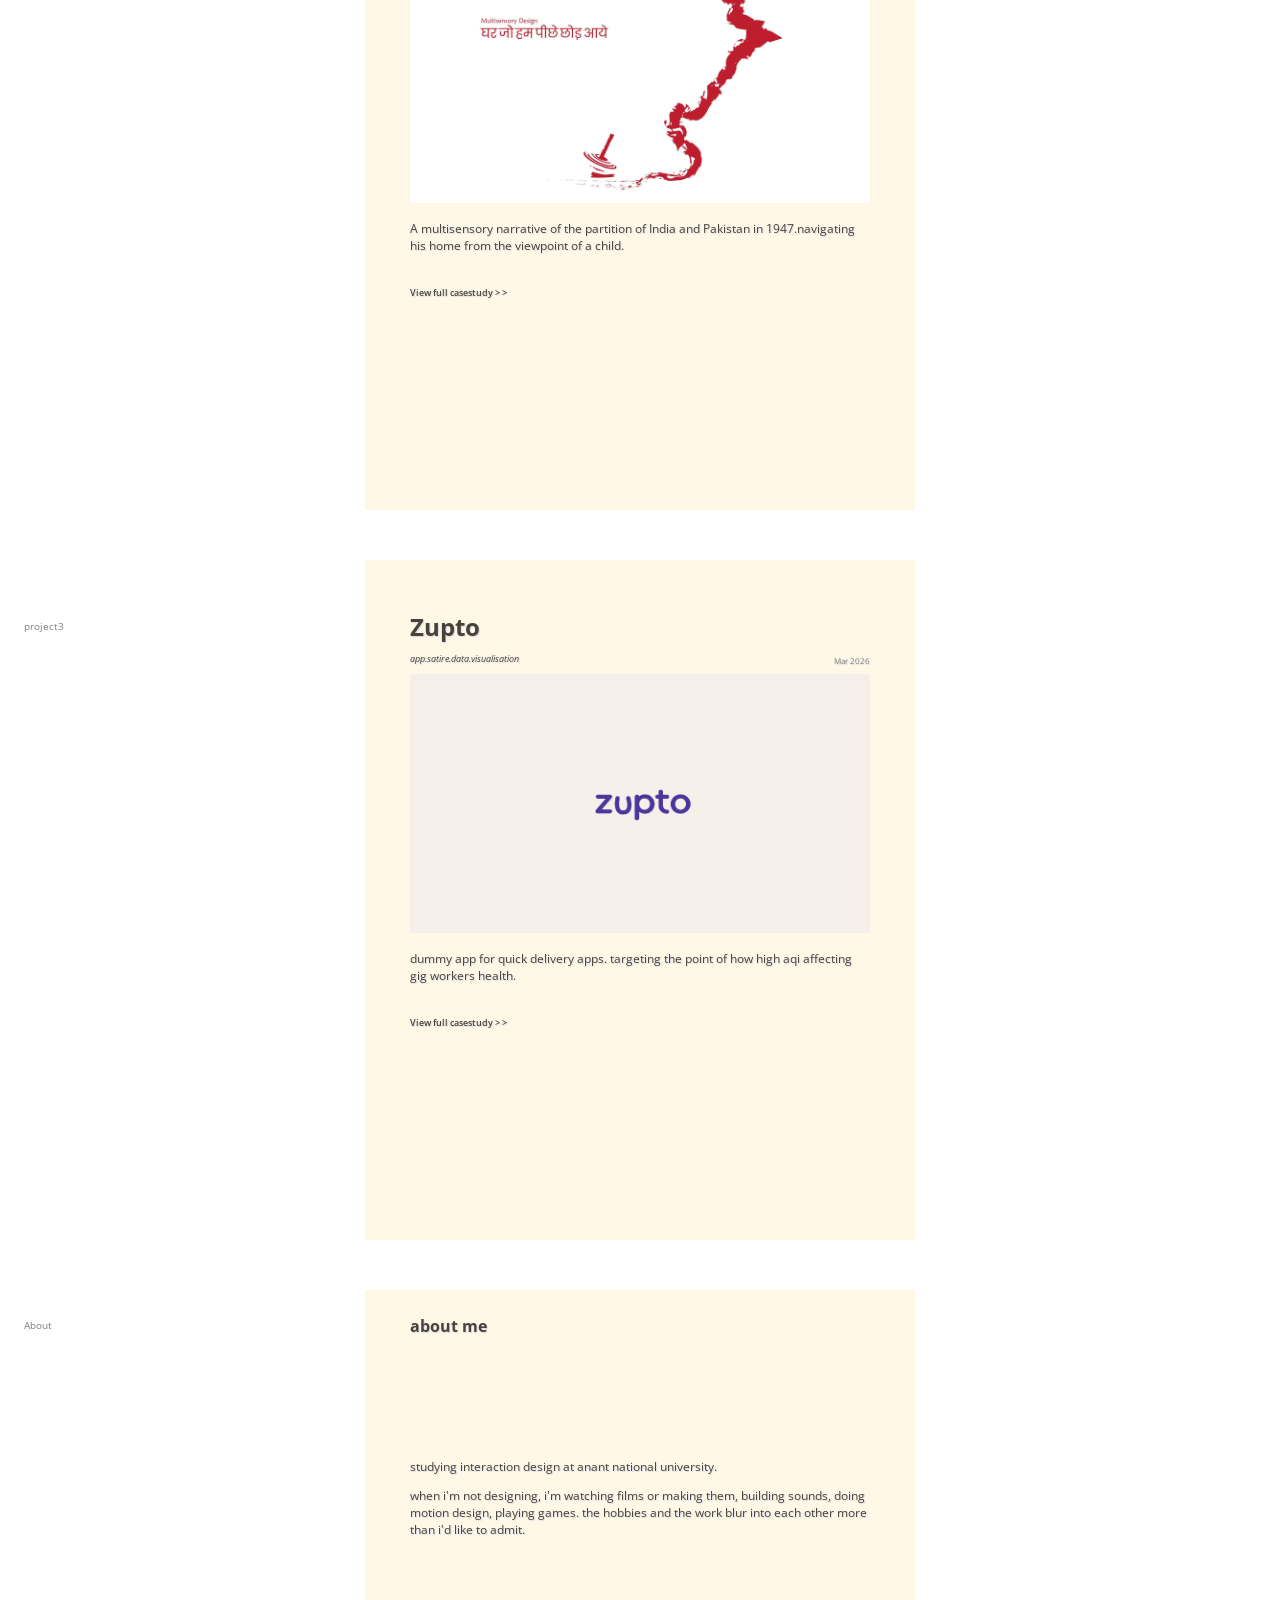
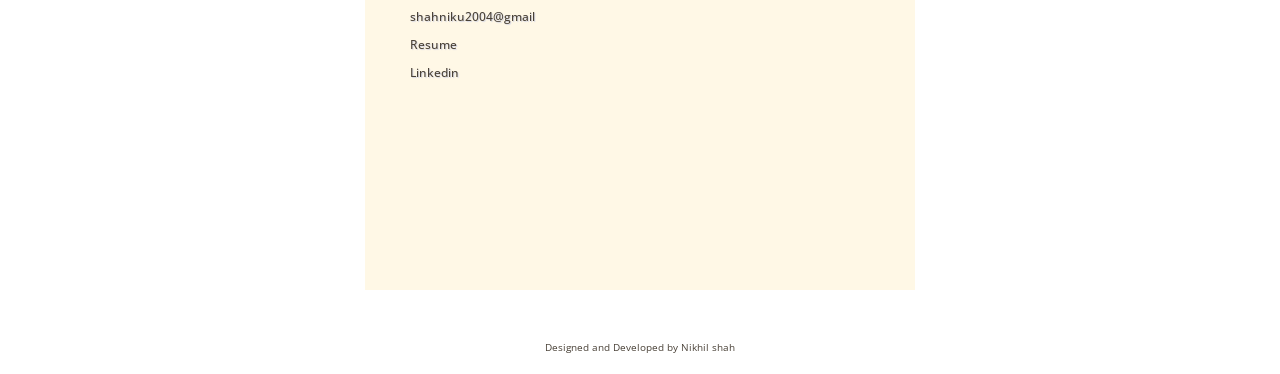
==== commit dabb8fed: "intro edited" ====
--- a/index.html
+++ b/index.html
@@ -25,14 +25,18 @@
     <!-- intro -->
 
     <article class="intro">
-      <img src="Images/me.jpg" alt="me in my violet shirt" class="body-image">
-      <div class="intro-text">
-        <!-- i am a <strong>interaction designer</strong><br>
-        <p>i like working on things that make people uncomfortable in a useful way — problems around power, hierarchy, social systems.</p> -->
-
-        <p>i am a <strong>interaction designer</strong><br> i like working on things that make people uncomfortable in a
-          useful way — problems around power, hierarchy, social systems.</p>
-
+      <figure class="id-photo">
+        <img src="Images/Me_new.webp" alt="me in a blue helmet and glasses" width="721" height="961" fetchpriority="high">
+      </figure>
+      <div class="typed">
+        <p class="typed-line typed-u">_THIS PORTFOLIO BELONGS TO NIKHIL SHAH_</p>
+        <p class="typed-line typed-in">: interaction designer</p>
+        <p class="typed-line">i like working on things that make people</p>
+        <p class="typed-line">uncomfortable in a useful way &mdash;</p>
+        <p class="typed-line typed-u">_problems around: power, hierarchy, social systems_</p>
+        <p class="typed-line typed-rule" aria-hidden="true">****************************************</p>
+        <p class="typed-line typed-rule typed-in" aria-hidden="true">+++++++++++++++++++++++++++++++++</p>
+        <p class="typed-line typed-sign">&quot;)) 2026.</p>
       </div>
     </article>
   </section>
--- a/Styles/style.css
+++ b/Styles/style.css
@@ -123,28 +123,57 @@
     white-space: nowrap;
 }
 
+/* ---------- intro: passport photo + typed sheet ---------- */
 .intro {
-    padding-top: 120px;
-    display: grid;
-    grid-template-columns: 200px 1fr;
-    gap: 0px;
-    align-items: center;
-}
-
-.body-image {
-    width: 80%;
-    height: 100%;
-    aspect-ratio: 1/1;
-    object-fit: cover;
-}
-
-.intro-text h1 {
-    font-size: 20px;
-}
-
-.intro-text p {
-    font-size: 11px;
-    line-height: 1.8;
+    padding-top: 60px;
+    padding-bottom: 60px;
+}
+
+/* passport photo pasted near the paper's left edge */
+.id-photo {
+    width: 132px;
+    margin: 0 0 0 -33px;           /* pulls it into the 45px side padding */
+    border: 6px solid #fff;
+    background: #fff;
+    box-shadow: 0 1px 2px rgba(45, 40, 34, .14), 0 3px 8px rgba(45, 40, 34, .08);
+}
+
+.id-photo img {
+    display: block;
+    width: 100%;
+    height: auto;
+}
+
+/* typewritten text, like a label typed straight onto the sheet */
+.typed {
+    margin: 28px 0 0 40px;
+    font-family: "Courier New", Courier, monospace;
+    font-size: 12px;
+    line-height: 1.5;
+    color: var(--ink, #2d2822);
+}
+
+.typed-line {
+    margin: 0;
+}
+
+.typed-in {
+    padding-left: 3ch;
+}
+
+.typed-u {
+    text-decoration: underline;
+    text-underline-offset: 3px;
+}
+
+.typed-rule {
+    white-space: nowrap;
+    overflow: hidden;
+    letter-spacing: 1px;
+}
+
+.typed-sign {
+    padding-left: 12ch;
 }
 
 .project-card {
@@ -433,14 +462,18 @@
     }
 
     .intro {
-        grid-template-columns: 1fr;
-        padding-top: 50px;
-        gap: 16px;
-    }
-
-    .body-image {
-        width: 100px;
-        aspect-ratio: 1/1;
+        padding-top: 20px;
+        padding-bottom: 0;
+    }
+
+    .id-photo {
+        width: 110px;
+        margin-left: -8px;
+    }
+
+    .typed {
+        margin-left: 0;
+        font-size: 10.5px;
     }
 
     .project-title {
@@ -786,6 +819,7 @@
 
 .cs-row > * {
     grid-column: 2;
+    min-width: 0;
 }
 
 .cs-row > .cs-head {
@@ -827,7 +861,6 @@
 /* images, gifs, maps: one per row, caption small italic underneath */
 .cs-row > .fig {
     margin: 14px 0 18px;
-    <!-- grid-column: 1 / -1; -->
 }
 
 /* the one highlighted line per section: filled bar */
@@ -968,8 +1001,8 @@
     bottom: 0;
     height: 5px;
     background-image:
-        radial-gradient(circle at 3px 2px, #fff 2px, transparent 1.4px),
-        radial-gradient(circle at 3px 3px, rgba(45, 40, 34, .18) 1px, transparent 1.4px);
+        radial-gradient(ellipse 3px 1.5px at 4px 2px, #fff 80%, transparent 100%),
+        radial-gradient(ellipse 3px 1.5px at 4px 3px, rgba(45, 40, 34, .18) 80%, transparent 100%);
     background-size: 8px 5px;
     background-repeat: repeat-x;
 }
@@ -1070,4 +1103,426 @@
 .project-title.nav-heading::before,
 .paper h4.nav-heading::before {
     display: none;
-}+}
+
+
+/* ═══════════════════════════════════════════════
+   AECHLABS (rework): plain project grid, image on top, title + year, tag under.
+   no colour blocks, no animation. the old .lab-* rules above are no longer used.
+═══════════════════════════════════════════════ */
+
+.lx-grid {
+    display: grid;
+    grid-template-columns: repeat(3, 1fr);
+    gap: 44px 32px;
+    padding: 0 5px 40px;
+}
+
+.lx-card {
+    display: block;
+    color: var(--ink);
+    text-decoration: none;
+}
+
+.lx-thumb {
+    aspect-ratio: 16 / 9;
+    background: rgba(45, 40, 34, .08);   /* neutral, only shows if the image is missing */
+    overflow: hidden;
+}
+
+.lx-thumb img {
+    display: block;
+    width: 100%;
+    height: 100%;
+    object-fit: cover;
+}
+
+.lx-meta {
+    display: flex;
+    justify-content: space-between;
+    align-items: baseline;
+    gap: 12px;
+    margin-top: 10px;
+}
+
+.lx-name {
+    font-size: 12px;
+    font-weight: 700;
+    line-height: 1.4;
+}
+
+.lx-year {
+    font-size: 9px;
+    color: var(--muted);
+    text-shadow: none;
+}
+
+.lx-tags {
+    display: block;
+    margin-top: 2px;
+    font-family: monospace;
+    font-size: 9px;
+    font-style: italic;
+    color: var(--muted);
+    text-shadow: none;
+}
+
+.lx-card:hover .lx-name,
+.lx-card:focus-visible .lx-name {
+    text-decoration: underline;
+}
+
+.lx-card:focus-visible {
+    outline: 1px dotted var(--ink);
+    outline-offset: 4px;
+}
+
+@media (max-width: 700px) {
+    .lx-grid {
+        grid-template-columns: repeat(2, 1fr);
+    }
+}
+
+@media (max-width: 480px) {
+    .lx-grid {
+        grid-template-columns: 1fr;
+    }
+}
+
+
+/* ═══════════════════════════════════════════════
+   AECHLABS: project window (native <dialog>)
+   image left, text right. no animation.
+═══════════════════════════════════════════════ */
+
+/* the description is only read by the window, not shown in the grid */
+.lx-card .lx-desc {
+    display: none;
+}
+
+.lx-dialog {
+    width: min(680px, 92vw);
+    padding: 0;
+    border: 1px solid var(--ink);
+    background: var(--paper);
+    color: var(--ink);
+}
+
+.lx-dialog[open] {
+    display: grid;
+    grid-template-columns: 1fr 1fr;
+}
+
+.lx-dialog::backdrop {
+    background: rgba(45, 40, 34, .45);
+}
+
+.lx-dialog-img {
+    min-height: 260px;
+    background: rgba(45, 40, 34, .08);
+}
+
+.lx-dialog-img img {
+    display: block;
+    width: 100%;
+    height: 100%;
+    object-fit: cover;
+}
+
+.lx-dialog-text {
+    display: flex;
+    flex-direction: column;
+    padding: 44px 24px 24px;
+}
+
+.lx-dialog-title {
+    margin: 0;
+    font-size: 16px;
+    font-weight: 700;
+    line-height: 1.3;
+}
+
+.lx-dialog-text .lx-year,
+.lx-dialog-text .lx-tags {
+    margin-top: 4px;
+}
+
+.lx-dialog .lx-dialog-desc {
+    margin: 16px 0 16px;
+    padding: 0;
+    font-size: 12px;
+    line-height: 1.8;
+}
+
+.lx-dialog .lx-link {
+    margin-top: auto;
+    align-self: flex-start;
+}
+
+.lx-close {
+    position: absolute;
+    top: 10px;
+    right: 10px;
+    background: none;
+    border: 1px solid var(--ink);
+    color: var(--ink);
+    padding: 2px 10px;
+    font-family: monospace;
+    font-size: 10px;
+    cursor: pointer;
+}
+
+.lx-close:hover,
+.lx-close:focus-visible {
+    background: var(--ink);
+    color: var(--paper);
+}
+
+@media (max-width: 600px) {
+    .lx-dialog[open] {
+        grid-template-columns: 1fr;
+    }
+
+    .lx-dialog-img {
+        min-height: 0;
+        aspect-ratio: 16 / 9;
+    }
+
+    .lx-dialog-text {
+        padding-top: 20px;
+    }
+}
+
+
+/* ═══════════════════════════════════════════════
+   AECHLABS: link button inside the project window
+   (matches the close button: thin border, monospace, inverts on hover)
+═══════════════════════════════════════════════ */
+
+.lx-dialog .lx-link {
+    display: inline-block;
+    align-self: flex-start;
+    margin-top: auto;
+    padding: 5px 12px;
+    border: 1px solid var(--ink);
+    background: none;
+    color: var(--ink);
+    font-family: monospace;
+    font-size: 10px;
+    font-weight: 400;
+    line-height: 1.4;
+    text-decoration: none;
+    text-shadow: none;
+}
+
+.lx-dialog .lx-link:hover,
+.lx-dialog .lx-link:focus-visible {
+    background: var(--ink);
+    color: var(--paper);
+    text-decoration: none;
+}
+
+
+/* AECHLABS: small slideshow controls in the window */
+.lx-dialog-img {
+    position: relative;
+}
+
+.lx-slides {
+    position: absolute;
+    left: 10px;
+    bottom: 10px;
+    display: flex;
+    align-items: center;
+    gap: 8px;
+    padding: 2px 8px;
+    background: var(--paper);
+    border: 1px solid var(--ink);
+    font-family: monospace;
+    font-size: 10px;
+    color: var(--ink);
+}
+
+.lx-slides[hidden] {
+    display: none;
+}
+
+.lx-slides button {
+    background: none;
+    border: none;
+    padding: 0 2px;
+    font-family: monospace;
+    font-size: 12px;
+    color: var(--ink);
+    cursor: pointer;
+}
+
+.lx-slides button:hover,
+.lx-slides button:focus-visible {
+    text-decoration: underline;
+}
+
+
+/* AECHLABS: video in the window + controls moved to the top so they never cover the video controls */
+.lx-dialog-img video {
+    display: block;
+    width: 100%;
+    height: 100%;
+    object-fit: contain;
+    background: rgba(45, 40, 34, .08);
+}
+
+.lx-dialog-img img[hidden],
+.lx-dialog-img video[hidden] {
+    display: none;
+}
+
+.lx-slides {
+    top: 10px;
+    bottom: auto;
+}
+
+/* ═══════════════════════════════════════════════
+   AECHLABS: one fixed window size for every project
+   (bigger, image wider than text, whole image shown, long text scrolls)
+═══════════════════════════════════════════════ */
+
+.lx-dialog {
+    width: min(960px, 94vw);
+    height: min(560px, 86vh);
+}
+
+.lx-dialog[open] {
+    grid-template-columns: 3fr 2fr;
+    grid-template-rows: 100%;
+}
+
+.lx-dialog-img {
+    min-height: 0;
+    height: 100%;
+    overflow: hidden;
+}
+
+.lx-dialog-img img {
+    object-fit: contain;   /* every image fits the same box, nothing gets cropped */
+}
+
+.lx-dialog-text {
+    min-height: 0;
+    overflow-y: auto;
+}
+
+
+/* AECHLABS: slider arrows on the left and right edge of the image */
+.lx-dialog-img .lx-slides {
+    inset: 0;
+    padding: 0;
+    border: none;
+    background: none;
+    pointer-events: none;   /* clicks pass through to the video, only the arrows catch them */
+}
+
+.lx-slides .lx-arrow {
+    position: absolute;
+    top: 50%;
+    transform: translateY(-50%);
+    width: 32px;
+    height: 32px;
+    padding: 0;
+    background: var(--paper);
+    border: 1px solid var(--ink);
+    font-family: monospace;
+    font-size: 16px;
+    line-height: 1;
+    color: var(--ink);
+    pointer-events: auto;
+}
+
+.lx-slides .lx-prev {
+    left: 10px;
+}
+
+.lx-slides .lx-next {
+    right: 10px;
+}
+
+.lx-slides .lx-arrow:hover,
+.lx-slides .lx-arrow:focus-visible {
+    background: var(--ink);
+    color: var(--paper);
+    text-decoration: none;
+}
+
+.lx-slides .lx-count {
+    position: absolute;
+    top: 10px;
+    left: 10px;
+    padding: 1px 6px;
+    background: var(--paper);
+    font-family: monospace;
+    font-size: 10px;
+    color: var(--ink);
+}
+
+@media (max-width: 600px) {
+    .lx-dialog {
+        height: auto;
+        max-height: 90vh;
+        overflow-y: auto;
+    }
+
+    .lx-dialog[open] {
+        grid-template-columns: 1fr;
+        grid-template-rows: auto;
+    }
+
+    .lx-dialog-img {
+        height: auto;
+        aspect-ratio: 16 / 9;
+    }
+
+    .lx-dialog-text {
+        overflow: visible;
+    }
+}
+
+
+/* ═══════════════════════════════════════════════
+   AECHLABS: hide the link button when a project has no link
+   (display:inline-block above was overriding the hidden attribute)
+═══════════════════════════════════════════════ */
+
+.lx-dialog .lx-link[hidden] {
+    display: none;
+}
+
+
+/* ═══════════════════════════════════════════════
+   AECHLABS: close button always on top of the image,
+   and no empty gap under the image on phones
+═══════════════════════════════════════════════ */
+
+.lx-dialog .lx-close {
+    z-index: 2;
+    background: var(--paper);
+}
+
+@media (max-width: 600px) {
+    .lx-dialog[open] {
+        align-content: start;
+    }
+}
+
+/* ═══════════════════════════════════════════════
+   aechlabs: keep name and date on one line
+   (long names wrap, the date never breaks)
+   ═══════════════════════════════════════════════ */
+.lx-name {
+    min-width: 0;
+    overflow-wrap: anywhere;
+}
+
+.lx-year {
+    flex-shrink: 0;
+    white-space: nowrap;
+}
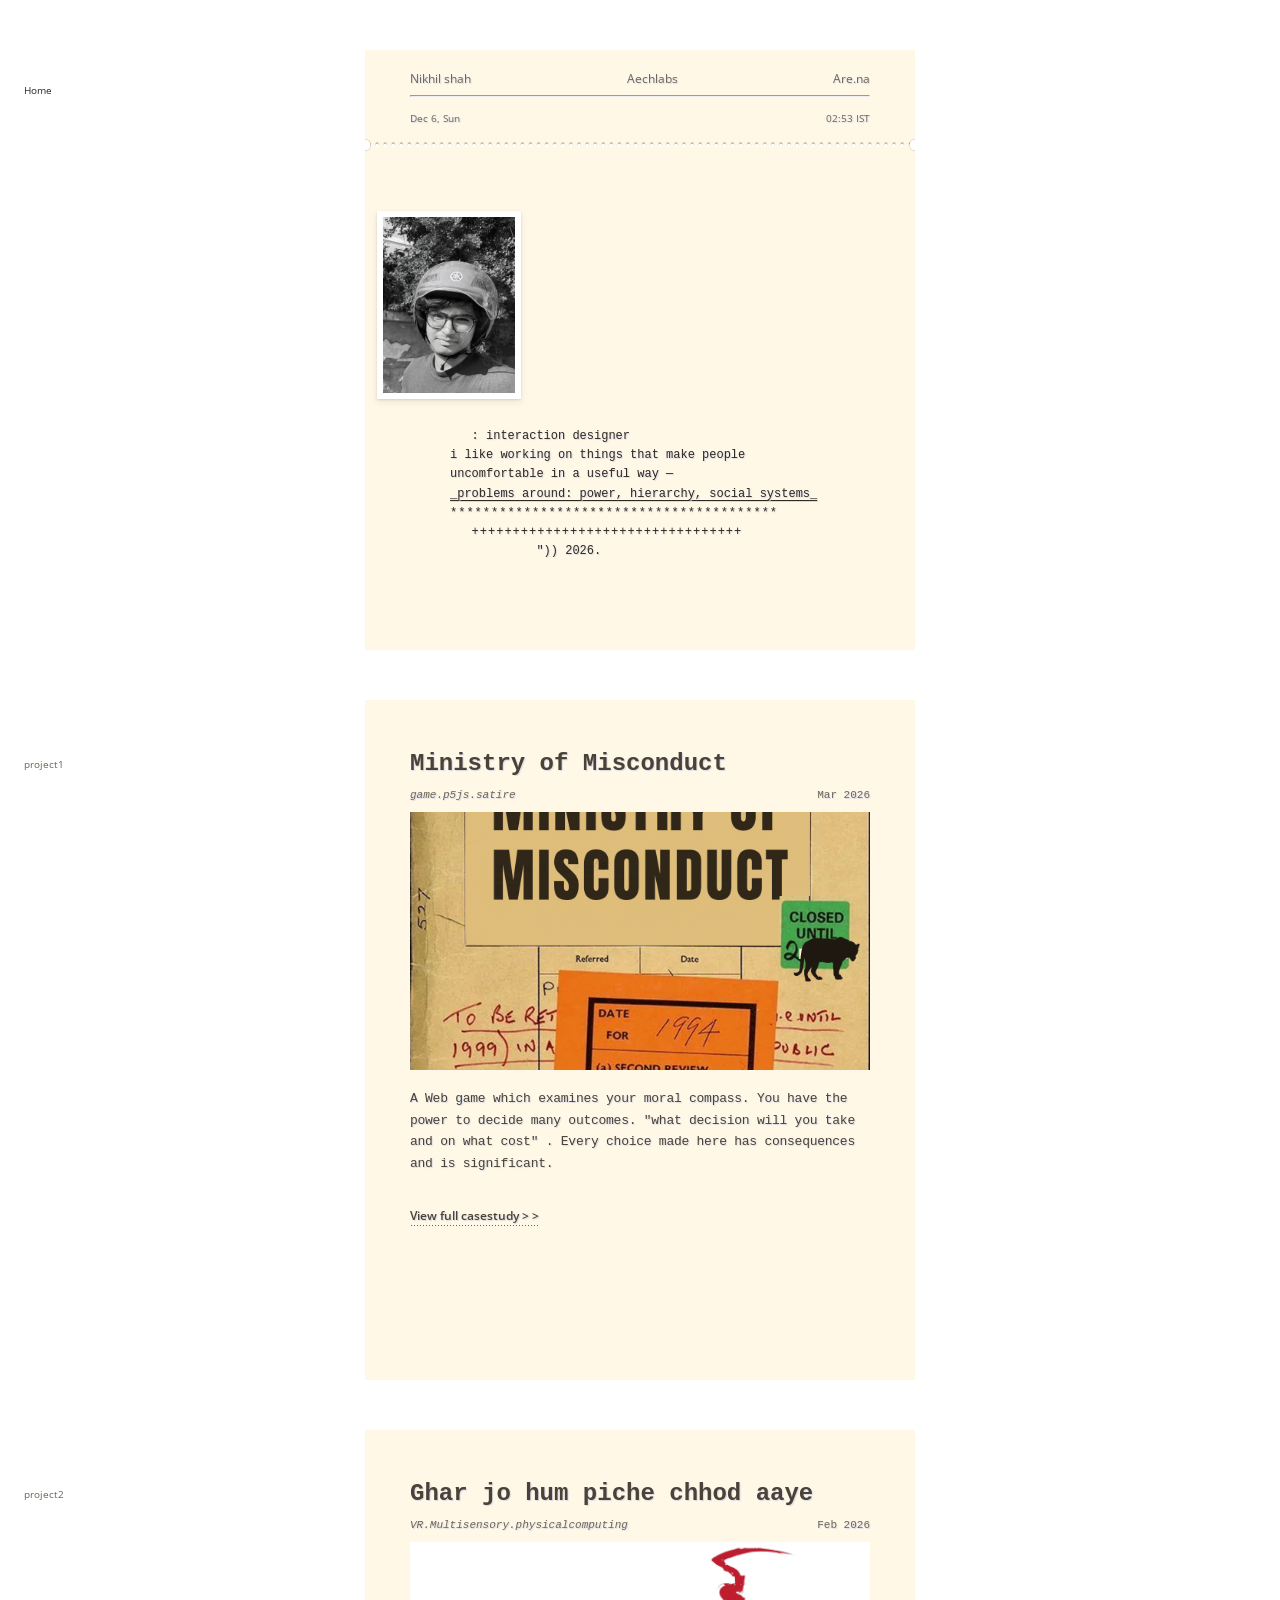
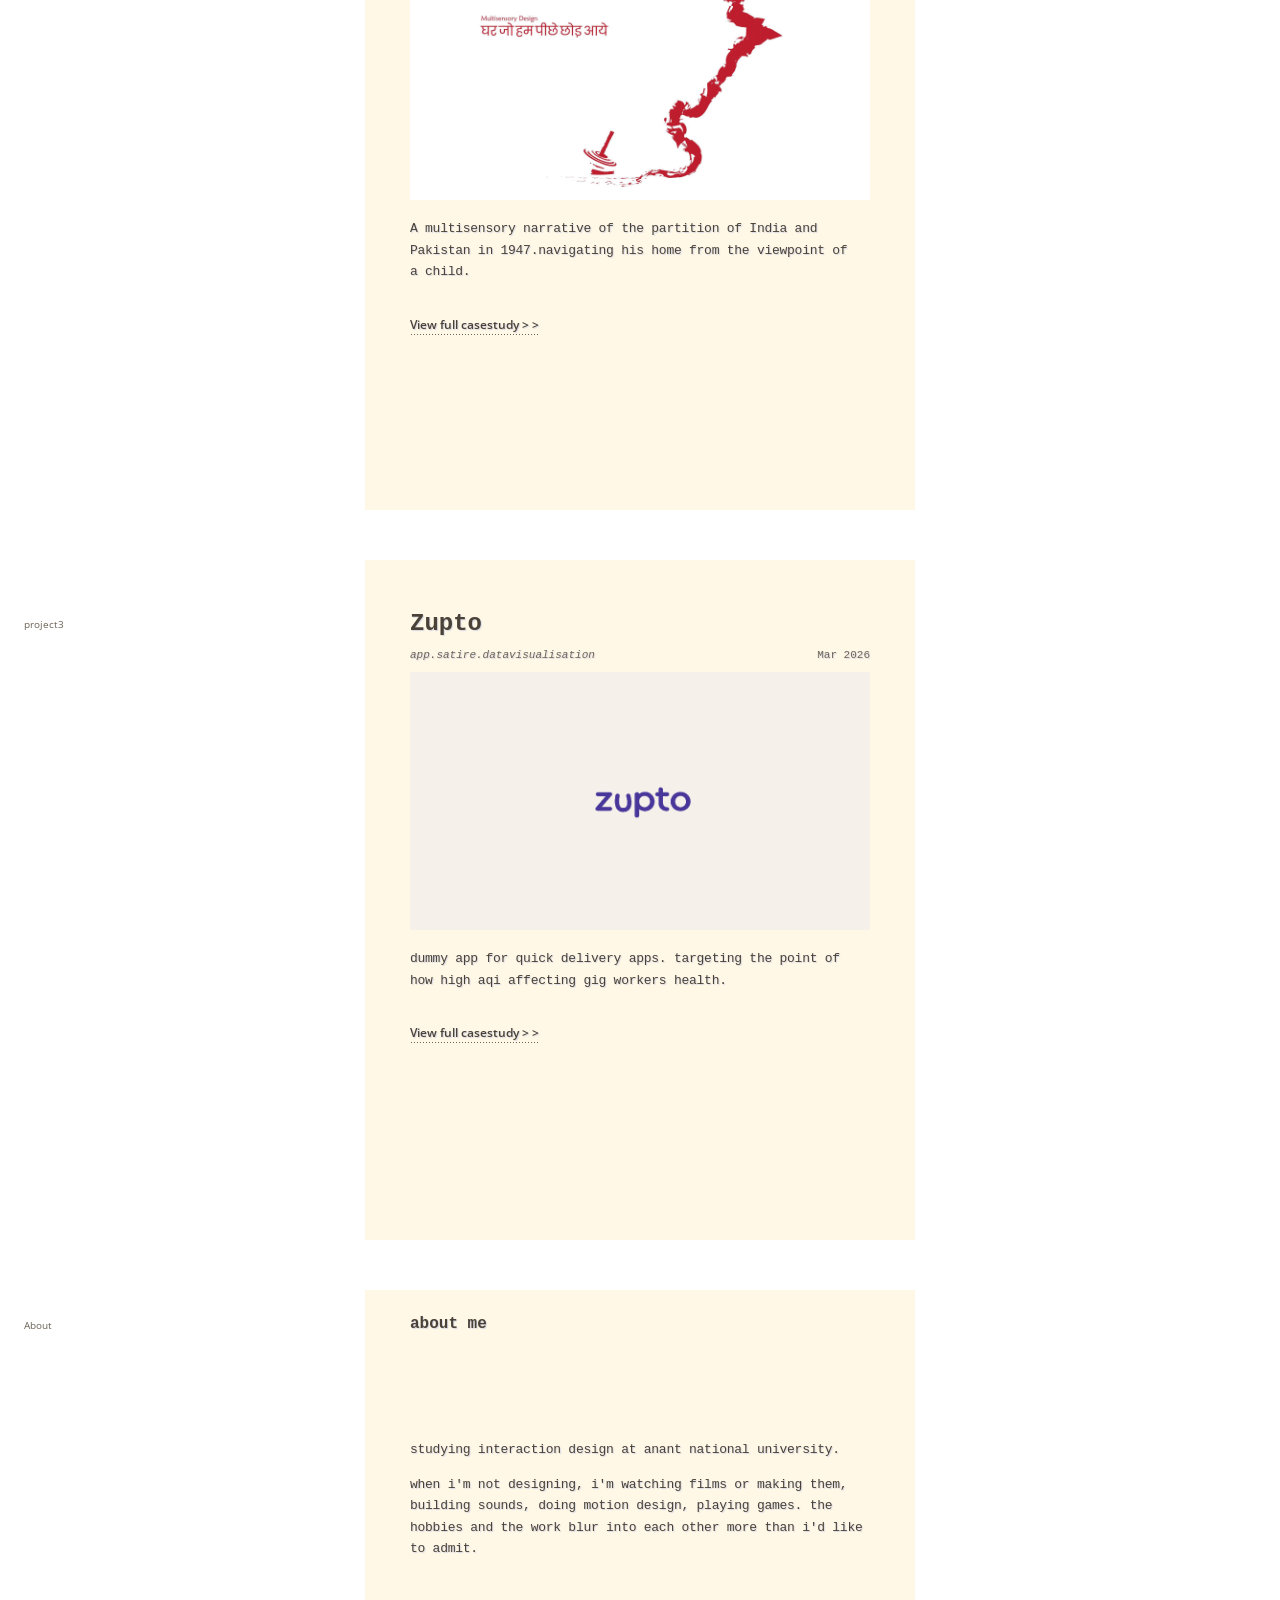
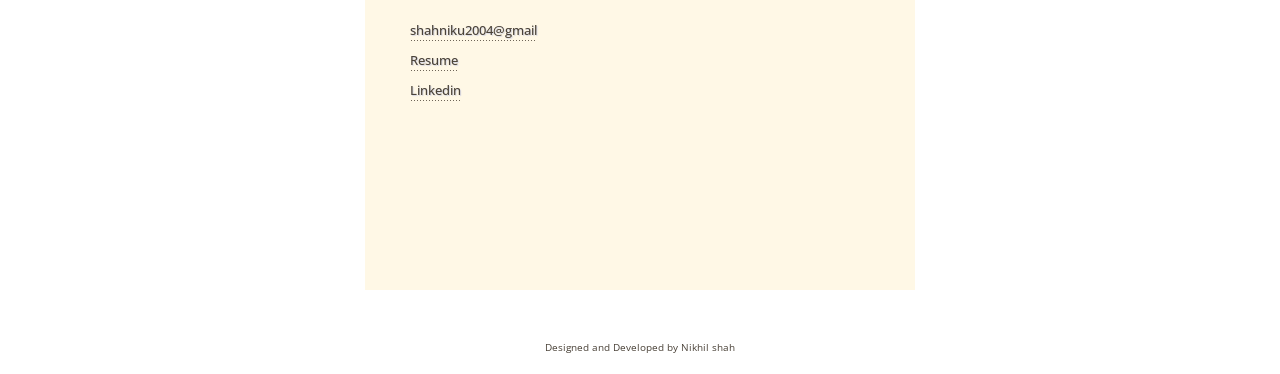
==== commit 8ae406be: "impeccable changes" ====
--- a/index.html
+++ b/index.html
@@ -9,13 +9,8 @@
   <title>nikhil.shah.portfolio.github.io</title>
   <link rel="preconnect" href="https://fonts.googleapis.com">
   <link rel="preconnect" href="https://fonts.gstatic.com" crossorigin>
-  <link
-    href="https://fonts.googleapis.com/css2?family=Bitcount+Grid+Double:wght@100..900&family=Open+Sans:ital,wght@0,300..800;1,300..800&display=swap"
+  <link href="https://fonts.googleapis.com/css2?family=Open+Sans:ital,wght@0,300..800;1,300..800&display=swap"
     rel="stylesheet">
-  <!-- <link rel="preconnect" href="https://fonts.googleapis.com">
-  <link rel="preconnect" href="https://fonts.gstatic.com" crossorigin>
-  <link href="https://fonts.googleapis.com/css2?family=Open+Sans:ital,wght@0,300..800;1,300..800&display=swap"
-    rel="stylesheet"> -->
 </head>
 
 <body>
@@ -29,7 +24,7 @@
         <img src="Images/Me_new.webp" alt="me in a blue helmet and glasses" width="721" height="961" fetchpriority="high">
       </figure>
       <div class="typed">
-        <p class="typed-line typed-u">_THIS PORTFOLIO BELONGS TO NIKHIL SHAH_</p>
+        <!-- <p class="typed-line typed-u">_THIS PORTFOLIO BELONGS TO NIKHIL SHAH_</p> -->
         <p class="typed-line typed-in">: interaction designer</p>
         <p class="typed-line">i like working on things that make people</p>
         <p class="typed-line">uncomfortable in a useful way &mdash;</p>
@@ -57,7 +52,7 @@
       take and on what cost" . Every choice made here has consequences and is significant.
     </p>
 
-    <a href="Ministryofmisconduct.html" class="project-button">View full casestudy > ></a>
+    <a href="Ministryofmisconduct.html" class="project-button">View full casestudy <span class="link-arrow" aria-hidden="true">&gt; &gt;</span></a>
   </section>
 
   <!-- ghar jo hum piche chhod aaye -->
@@ -76,14 +71,14 @@
       a child.
     </p>
 
-    <a href="Gharjohumpichechhodaaye.html" class="project-button">View full casestudy > ></a>
+    <a href="Gharjohumpichechhodaaye.html" class="project-button">View full casestudy <span class="link-arrow" aria-hidden="true">&gt; &gt;</span></a>
   </section>
 
   <!-- Zupto -->
   <section class="project-card" data-nav="project3">
     <h2 class="project-title">Zupto</h2>
     <div class="project-header">
-      <p class="project-tags">app.satire.data.visualisation</p>
+      <p class="project-tags">app.satire.datavisualisation</p>
       <p class="project-date">Mar 2026</p>
     </div>
 
@@ -93,7 +88,7 @@
       dummy app for quick delivery apps. targeting the point of how high aqi affecting gig workers health.
     </p>
 
-    <a href="Zupto.html" class="project-button">View full casestudy > ></a>
+    <a href="Zupto.html" class="project-button">View full casestudy <span class="link-arrow" aria-hidden="true">&gt; &gt;</span></a>
   </section>
 
   <!-- hum panchi umukt gagan k -->
@@ -111,7 +106,7 @@
       A bird in a golden cage, fed and safe, chooses to leave anyway.
     </p>
 
-    <a href="Humpanchiumuktgagank.html" class="project-button">View full casestudy > ></a>
+    <a href="Humpanchiumuktgagank.html" class="project-button">View full casestudy <span class="link-arrow" aria-hidden="true">&gt; &gt;</span></a>
   </section> -->
 
   <!-- do you believe in your party -->
@@ -131,7 +126,7 @@
       quos quo quisquam reprehenderit at. Architecto.
     </p>
 
-    <a href="Do you believe in your party.html" class="project-button">View full casestudy > ></a>
+    <a href="Do you believe in your party.html" class="project-button">View full casestudy <span class="link-arrow" aria-hidden="true">&gt; &gt;</span></a>
   </section> -->
 
   <section class="paper" data-nav="About">
--- a/Styles/style.css
+++ b/Styles/style.css
@@ -1,3 +1,6 @@
+/* one typeface across the whole site: the typewriter face from the intro */
+:root { --font-type: "Courier New", Courier, monospace; }
+
 html { scroll-behavior: smooth; }
 
 .side-nav {
@@ -22,7 +25,7 @@
     display: flex;
     align-items: center;
     gap: 8px;
-    color: grey;
+    color: var(--ink-meta);
     text-decoration: none;
     font-size: 9px;
 }
@@ -38,7 +41,7 @@
     display: block;
     width: 12px;
     height: 1px;
-    background: grey;
+    background: var(--ink-meta);
     transition: width .25s, background .25s;
 }
 
@@ -81,7 +84,7 @@
     align-items: center;
     gap: 10px;
     font-size: 10px;
-    color: grey;
+    color: var(--ink-meta);
     margin-top: 14px;
 }
 
@@ -119,7 +122,7 @@
 
 header ul li a {
     text-decoration: none;
-    color: grey;
+    color: var(--ink-meta);
     white-space: nowrap;
 }
 
@@ -147,7 +150,7 @@
 /* typewritten text, like a label typed straight onto the sheet */
 .typed {
     margin: 28px 0 0 40px;
-    font-family: "Courier New", Courier, monospace;
+    font-family: var(--font-type);
     font-size: 12px;
     line-height: 1.5;
     color: var(--ink, #2d2822);
@@ -204,7 +207,7 @@
 
 .project-date {
     font-size: 8px;
-    color: grey;
+    color: var(--ink-meta);
 }
 
 .project-header {
@@ -264,6 +267,13 @@
     text-shadow: 1px 1px 1px #d7d8e4;
     padding-bottom: 50px;
 }
+
+/* text on the yellow sheets is typed; anything you can click (navbar, links, buttons) is not */
+.cs,
+.paper,
+.project-card { font-family: var(--font-type); }
+
+:is(.cs, .paper, .project-card) :is(.navbar, a, button) { font-family: "Open Sans", sans-serif; }
 
 .project-card-casestudy p {
     padding: 5px;
@@ -609,7 +619,7 @@
 
 .lab-date {
     font-size: 8px;
-    color: grey;
+    color: var(--ink-meta);
     white-space: nowrap;
 }
 
@@ -799,7 +809,7 @@
     --ink: #2d2822;
     --ink-soft: #4A4238;
     --dark: #1E212B;
-    --muted: grey;
+    --muted: #6e6558;
     --gutter: 140px;   /* left column: headings + captions */
     --gap: 24px;
 }
@@ -849,7 +859,7 @@
 }
 
 .fig figcaption {
-    font-family: monospace;
+    font-family: var(--font-type);
     font-size: 9px;
     font-style: italic;
     line-height: 1.6;
@@ -868,7 +878,7 @@
     background: var(--dark);
     color: var(--paper);
     text-shadow: none;
-    font-family: monospace;
+    font-family: var(--font-type);
     font-size: 11px;
     line-height: 1.6;
     padding: 8px 12px;
@@ -987,24 +997,27 @@
     :root { --cs-pad: 20px; }
 }
 
-/* white dotted cut line under the nav, edge to edge of the page */
-.cs #site-header {
+/* PERFORATION — the tear line under the navbar, on every sheet.
+   A row of punched holes (desk white showing through, a faint shadow on each hole's top lip)
+   ending in two half-round notches bitten out of the sheet's edges, like a tear-off stub. */
+#site-header {
     position: relative;
-    padding-bottom: 22px;
-}
-
-.cs #site-header::after {
+    padding-bottom: 26px;
+}
+
+#site-header::after {
     content: "";
     position: absolute;
     left: calc(-1 * var(--cs-pad));
     right: calc(-1 * var(--cs-pad));
     bottom: 0;
-    height: 5px;
-    background-image:
-        radial-gradient(ellipse 3px 1.5px at 4px 2px, #fff 80%, transparent 100%),
-        radial-gradient(ellipse 3px 1.5px at 4px 3px, rgba(45, 40, 34, .18) 80%, transparent 100%);
-    background-size: 8px 5px;
-    background-repeat: repeat-x;
+    height: 12px;
+    pointer-events: none;
+    background:
+        radial-gradient(circle at 0 50%, #fff 5px, rgba(45, 40, 34, .16) 5.5px, transparent 6.5px) left center / 12px 12px no-repeat,
+        radial-gradient(circle at 100% 50%, #fff 5px, rgba(45, 40, 34, .16) 5.5px, transparent 6.5px) right center / 12px 12px no-repeat,
+        radial-gradient(circle at 50% 55%, #fff 1.4px, transparent 1.9px) center / 8px 12px space no-repeat,
+        radial-gradient(circle at 50% 42%, rgba(45, 40, 34, .28) 1.5px, transparent 2px) center / 8px 12px space no-repeat;
 }
 
 /* title block: 1 title (big, bold) / 2 tags (medium, grey) / 3 date + credits (small, grey)
@@ -1051,9 +1064,9 @@
 }
 
 .cs-small {
-    font-family: monospace;
+    font-family: var(--font-type);
     font-size: 11px;
-    font-style: italic;
+    /* font-style: italic; */
     line-height: 1.7;
     color: var(--muted);
     text-shadow: none;
@@ -1526,3 +1539,141 @@
     flex-shrink: 0;
     white-space: nowrap;
 }
+
+
+/* ═══════════════════════════════
+           PAPER TYPE SCALE
+   Courier New is wide (every glyph is 0.6em), so size steps cost a lot
+   of room. Keep the scale tight and let tone, not size, separate roles:
+     title 24 · heading 14–15 · body 13 · meta 11 (warm grey) · action 12
+   Body carries -0.02em tracking: Courier's spacing is built for a
+   typewriter carriage, and a hair tighter reads as one word, not letters.
+        ═══════════════════════════════ */
+:root {
+    --ink-meta: #6e6558;          /* warm filing grey, 5.4:1 on cream */
+    --type-body: 13px;
+    --type-meta: 11px;
+    --track-body: -0.02em;
+}
+
+/* titles */
+.project-title { font-size: 24px; line-height: 1.15; text-wrap: balance; }
+.paper h4 { font-size: 16px; text-wrap: balance; }
+.cs-row > .cs-head { font-size: 14px; text-wrap: balance; }
+
+/* body: one size everywhere on paper */
+.typed { font-size: 12px; line-height: 1.6; }
+.project-description,
+.project-card-casestudy p,
+.lab-intro p, .lab-panel-text p, .cs-small.lx-intro,
+.lx-dialog .lx-dialog-desc {
+    font-size: var(--type-body);
+    line-height: 1.65;
+    letter-spacing: var(--track-body);
+    text-wrap: pretty;
+}
+
+/* meta: small, set apart by the warm grey rather than by size */
+.project-tags, .project-date,
+.cs-tag, .cs-small,
+.lab-date, .lx-year, .lab-tags, .lx-tags,
+.fig figcaption {
+    font-size: var(--type-meta);
+    color: var(--ink-meta);
+}
+.project-date, .cs-small, .lab-date, .lx-year { font-variant-numeric: tabular-nums; }
+.project-card-casestudy p.cs-mark { font-size: 12px; }
+
+/* actions + names */
+.project-button, .back-button, .lab-link { font-size: 12px; }
+.contact-button { font-size: 13px; }
+.lx-name { font-size: 12px; text-wrap: balance; }
+.cs-small.lx-intro { color: inherit; max-width: 62ch; }
+.side-nav a { font-size: 10px; }
+
+@media (max-width: 480px) {
+    .typed { font-size: 11px; }
+    .project-title { font-size: 20px; }
+}
+
+/* LINK HOVER — the ink stroke
+   One gesture for every text link: a 1px ink line draws in left→right and the text darkens to ink.
+   Page and contact links also carry a faint dotted rule at rest so they read as clickable before hover;
+   the navbar stays clean at rest (position already says "nav"). */
+:root { --ink-stroke-ease: cubic-bezier(.16, 1, .3, 1); }
+
+header ul li a,
+.project-button,
+.back-button,
+.contact-button,
+.lab-link {
+    text-decoration: none;
+    padding-bottom: 2px;
+    background-image: linear-gradient(currentColor, currentColor);
+    background-repeat: no-repeat;
+    background-position: 0 100%;
+    background-size: 0% 1px;
+    transition: background-size .35s var(--ink-stroke-ease), color .2s ease-out;
+}
+
+/* resting affordance: a dotted rule in Filing Grey, under the drawn line */
+.project-button,
+.back-button,
+.contact-button,
+.lab-link {
+    background-image:
+        linear-gradient(currentColor, currentColor),
+        radial-gradient(circle, var(--ink-meta) .6px, transparent .7px);
+    background-position: 0 100%, 0 100%;
+    background-size: 0% 1px, 3px 1px;
+    background-repeat: no-repeat, repeat-x;
+}
+
+header ul li a:hover,
+header ul li a:focus-visible { color: #2d2822; background-size: 100% 1px; text-decoration: none; }
+
+.project-button:hover, .project-button:focus-visible,
+.back-button:hover, .back-button:focus-visible,
+.contact-button:hover, .contact-button:focus-visible,
+.lab-link:hover, .lab-link:focus-visible {
+    color: #2d2822;
+    background-size: 100% 1px, 3px 1px;
+    text-decoration: none;
+}
+
+.link-arrow {
+    display: inline-block;
+    transition: transform .35s var(--ink-stroke-ease);
+}
+.project-button:hover .link-arrow,
+.project-button:focus-visible .link-arrow { transform: translateX(3px); }
+
+:is(header ul li a, .project-button, .back-button, .contact-button, .lab-link):focus-visible {
+    outline: 1px dotted #2d2822;
+    outline-offset: 3px;
+}
+
+@media (prefers-reduced-motion: reduce) {
+    :is(header ul li a, .project-button, .back-button, .contact-button, .lab-link),
+    .link-arrow { transition: none; }
+}
+
+/* CASE STUDY SEQUENCE — previous on the left, next on the right, at the foot of every case study.
+   Order follows the home page: Ministry of Misconduct → Ghar jo hum piche chhod aaye → Zupto. */
+.cs-seq {
+    display: flex;
+    justify-content: space-between;
+    align-items: baseline;
+    gap: 24px;
+    flex-wrap: wrap;
+    padding: 0 0 60px;
+}
+.cs-seq .project-button { margin-top: 0; }
+.cs-seq-next { margin-left: auto; text-align: right; }
+.cs-seq-prev:hover .link-arrow,
+.cs-seq-prev:focus-visible .link-arrow { transform: translateX(-3px); }
+
+@media (max-width: 480px) {
+    .cs-seq { flex-direction: column; align-items: flex-start; gap: 14px; }
+    .cs-seq-next { margin-left: 0; text-align: left; }
+}
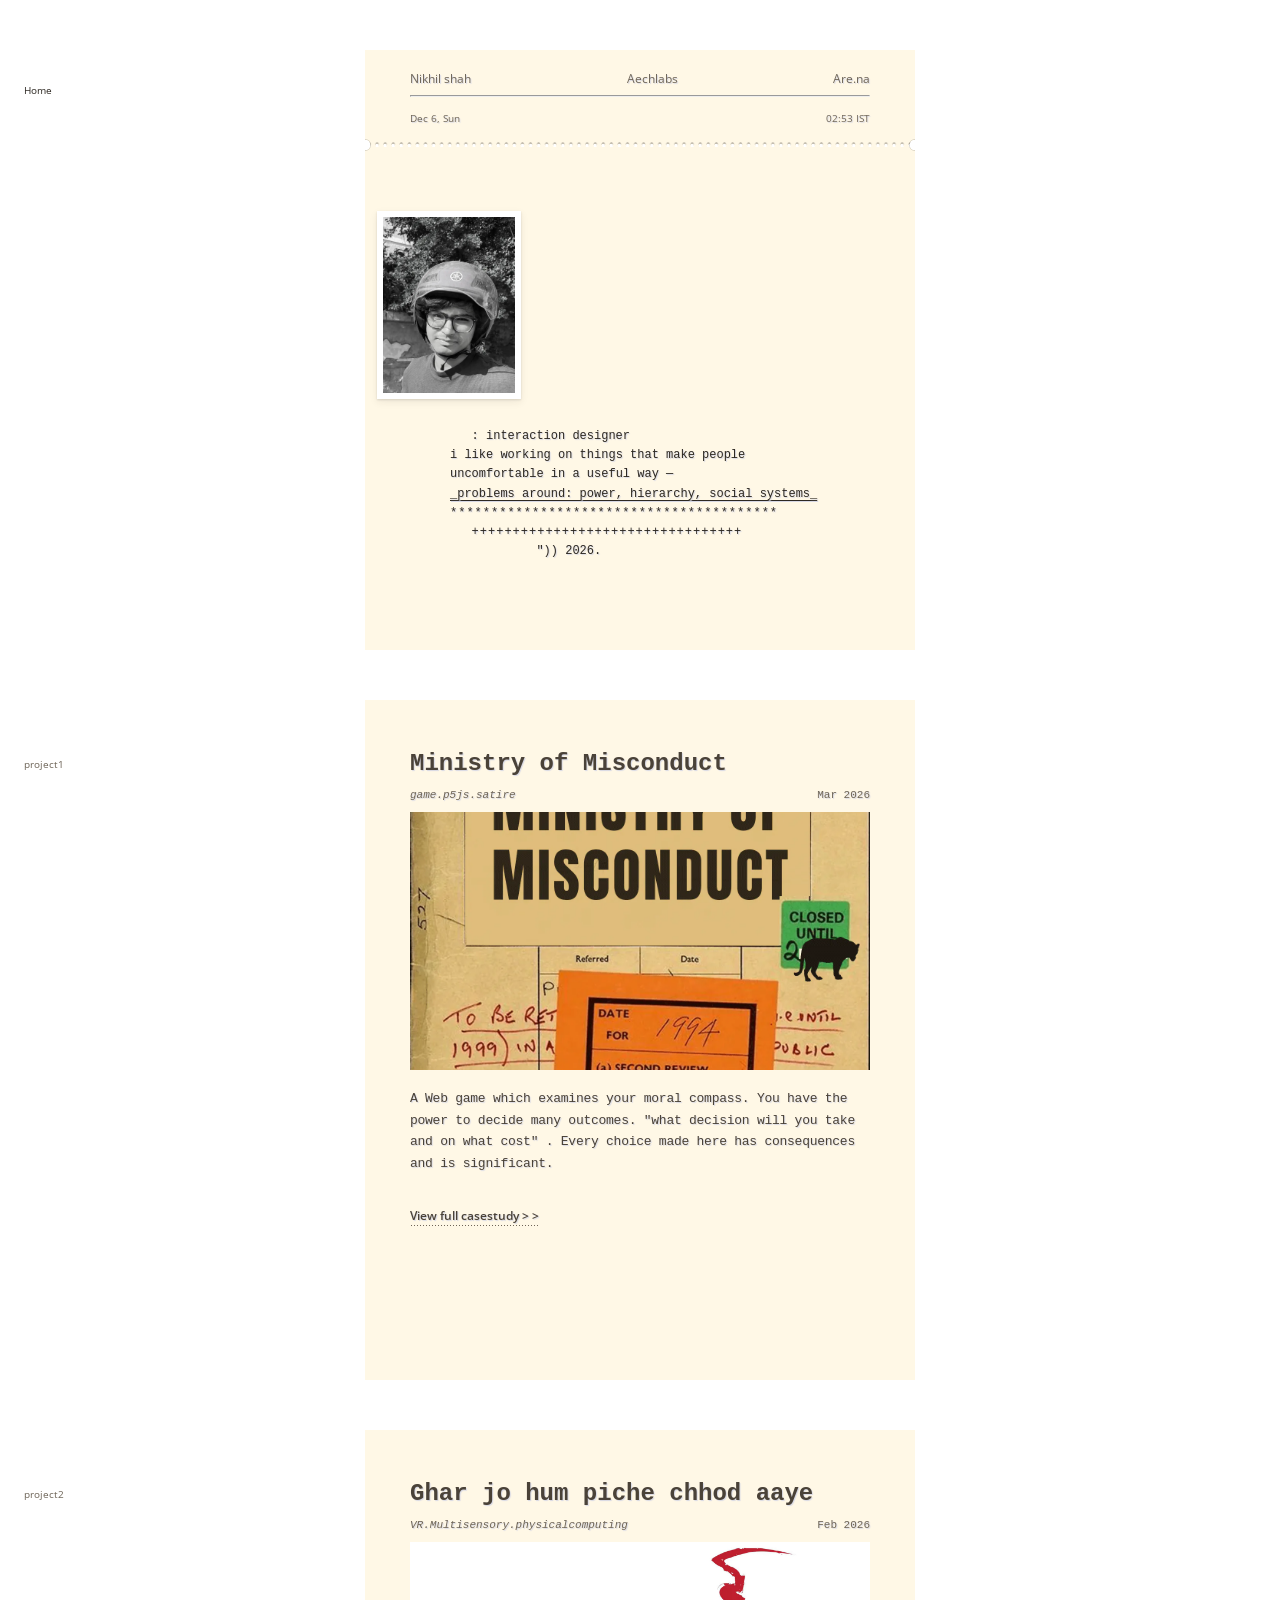
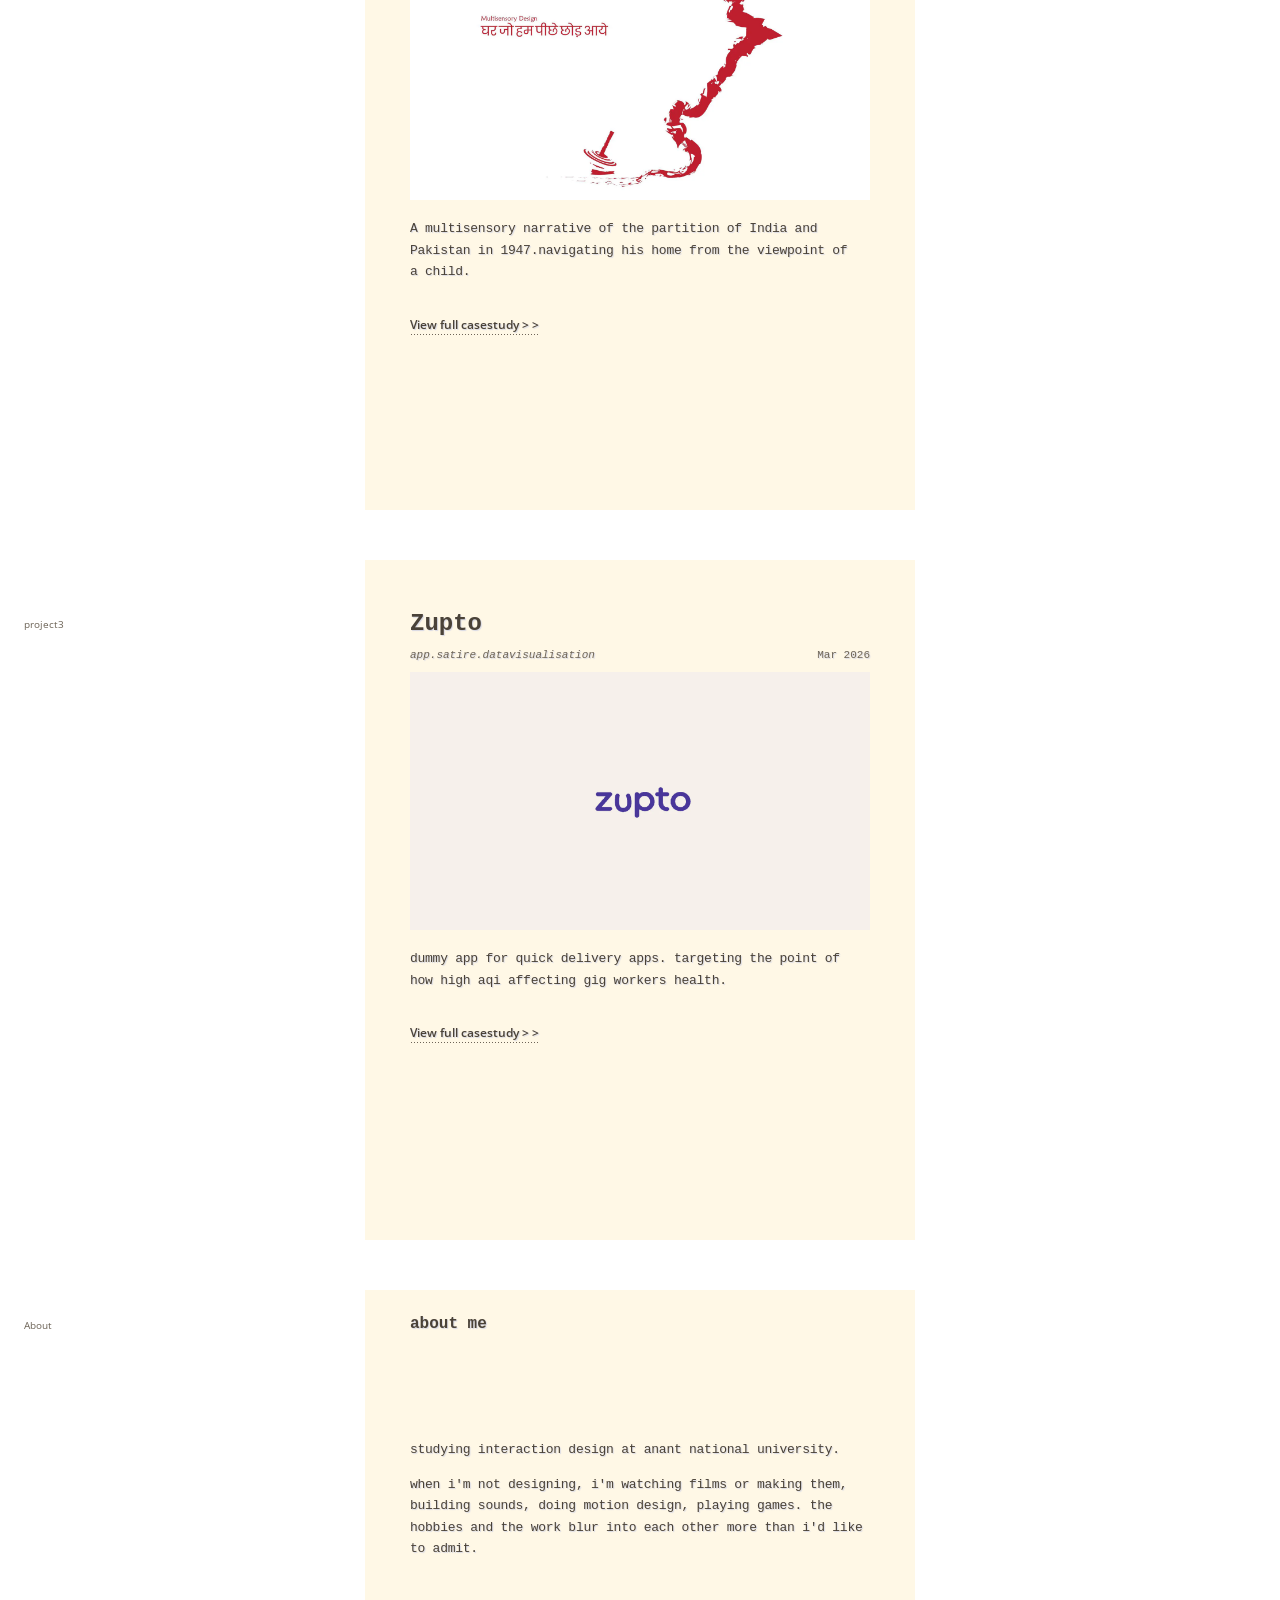
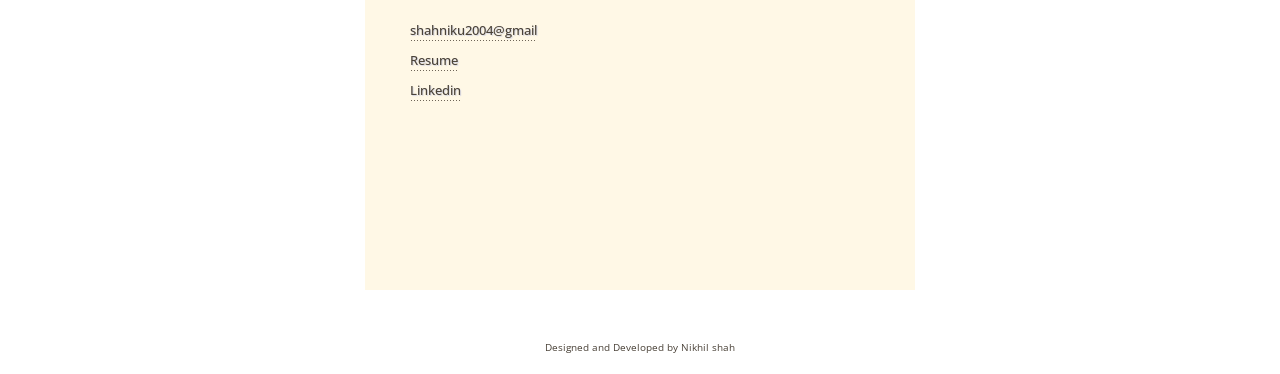
==== commit 751d187e: "Optimisation Changed the file from png/jpg to webp gifs-mp4  added lot of ai code" ====
--- a/index.html
+++ b/index.html
@@ -9,7 +9,7 @@
   <title>nikhil.shah.portfolio.github.io</title>
   <link rel="preconnect" href="https://fonts.googleapis.com">
   <link rel="preconnect" href="https://fonts.gstatic.com" crossorigin>
-  <link href="https://fonts.googleapis.com/css2?family=Open+Sans:ital,wght@0,300..800;1,300..800&display=swap"
+  <link href="https://fonts.googleapis.com/css2?family=Open+Sans:ital,wght@0,400..700;1,400..700&display=swap"
     rel="stylesheet">
 </head>
 
@@ -45,7 +45,7 @@
       <p class="project-date">Mar 2026</p>
     </div>
 
-    <img src="Images/Ministryofmisconduct/Ministry of Misconduct  .png" class="project-hero">
+    <img src="Images/Ministryofmisconduct/Ministry of Misconduct  .webp" class="project-hero" width="1200" height="1800" loading="lazy" decoding="async">
 
     <p class="project-description">
       A Web game which examines your moral compass. You have the power to decide many outcomes. "what decision will you
@@ -64,7 +64,7 @@
       <p class="project-date">Feb 2026</p>
     </div>
 
-    <img src="Images/Gharjohumpichechhodaaye/GJHPCA.png" class="project-hero">
+    <img src="Images/Gharjohumpichechhodaaye/GJHPCA.webp" class="project-hero" width="1600" height="900" loading="lazy" decoding="async">
 
     <p class="project-description">
       A multisensory narrative of the partition of India and Pakistan in 1947.navigating his home from the viewpoint of
@@ -82,7 +82,7 @@
       <p class="project-date">Mar 2026</p>
     </div>
 
-    <img src="Images/zupto/Screenshot (91).png" class="project-hero">
+    <img src="Images/zupto/Screenshot (91).webp" class="project-hero" width="1600" height="900" loading="lazy" decoding="async">
 
     <p class="project-description">
       dummy app for quick delivery apps. targeting the point of how high aqi affecting gig workers health.
@@ -100,7 +100,7 @@
       <p class="project-date">Mar 2026</p>
     </div>
 
-    <img src="Images/Humpanchiumuktgagank/HPUMGk.png" class="project-hero">
+    <img src="Images/Humpanchiumuktgagank/HPUMGk.webp" class="project-hero" width="1600" height="900" loading="lazy" decoding="async">
 
     <p class="project-description">
       A bird in a golden cage, fed and safe, chooses to leave anyway.
@@ -117,7 +117,7 @@
       <p class="project-date">Mar 2026</p>
     </div>
 
-    <img src="Images/Doyoubeliveinyourpoliticalparty/TEMPLATE-1.jpg" class="project-hero">
+    <img src="Images/Doyoubeliveinyourpoliticalparty/TEMPLATE-1.webp" class="project-hero" width="1600" height="1132" loading="lazy" decoding="async">
 
     <p class="project-description">
       Lorem, ipsum dolor sit amet consectetur adipisicing elit. Laborum itaque, dicta beatae iste quasi et, quas cumque
@@ -150,7 +150,7 @@
     <br>
     <a href="https://www.linkedin.com/in/nikhil-shah-a37551202/" class="contact-button">Linkedin</a>
 
-    <!-- <img src="Images/signature.png" alt="signature" class="signature"> -->
+    <!-- <img src="Images/signature.webp" alt="signature" class="signature" width="500" height="150" loading="lazy" decoding="async"> -->
 
   </section>
   <footer class="foot">Designed and Developed by Nikhil shah</footer>
--- a/Styles/style.css
+++ b/Styles/style.css
@@ -2,6 +2,8 @@
 :root { --font-type: "Courier New", Courier, monospace; }
 
 html { scroll-behavior: smooth; }
+/* width/height attributes reserve space; this keeps css widths + aspect-ratio in charge of the shape */
+img { height: auto; }
 
 .side-nav {
     position: fixed;
@@ -854,7 +856,8 @@
 }
 
 .fig img,
-.fig iframe {
+.fig iframe,
+.fig video {
     display: block;
 }
 
@@ -1385,8 +1388,18 @@
     background: rgba(45, 40, 34, .08);
 }
 
+/* vimeo player in the window: 16:9, centred in the media box */
+.lx-dialog-img iframe {
+    display: block;
+    width: 100%;
+    height: 100%;
+    min-height: 260px;
+    border: 0;
+}
+
 .lx-dialog-img img[hidden],
-.lx-dialog-img video[hidden] {
+.lx-dialog-img video[hidden],
+.lx-dialog-img iframe[hidden] {
     display: none;
 }
 
@@ -1677,3 +1690,24 @@
     .cs-seq { flex-direction: column; align-items: flex-start; gap: 14px; }
     .cs-seq-next { margin-left: 0; text-align: left; }
 }
+
+/* MARGIN FIGURE — a long image pinned outside the sheet, on the desk to its right.
+   Its bottom lines up with the end of its section's text (Zupto: the health-tax bill beside "the bill").
+   On narrower screens there's no desk to spare, so it falls back into the text column. */
+.cs-margin-fig img { width: 100%; height: auto; }
+.cs-row > .cs-margin-fig { max-width: 240px; margin-top: 18px; }
+
+@media (min-width: 1200px) {
+    .cs-row:has(> .cs-margin-fig) { position: relative; }
+    .cs-row > .cs-margin-fig {
+        position: absolute;
+        left: calc(100% + var(--cs-pad) + 32px);
+        bottom: calc(120px + 6px);     /* section bottom padding + last paragraph's margin: image ends on the last line of text */
+        display: flex;
+        flex-direction: column-reverse;  /* caption sits above, so the image itself is what aligns */
+        width: min(240px, calc((100vw - 800px) / 2 - 64px));
+        max-width: none;
+        margin: 0;
+    }
+    .cs-margin-fig figcaption { padding: 0 0 6px; }
+}
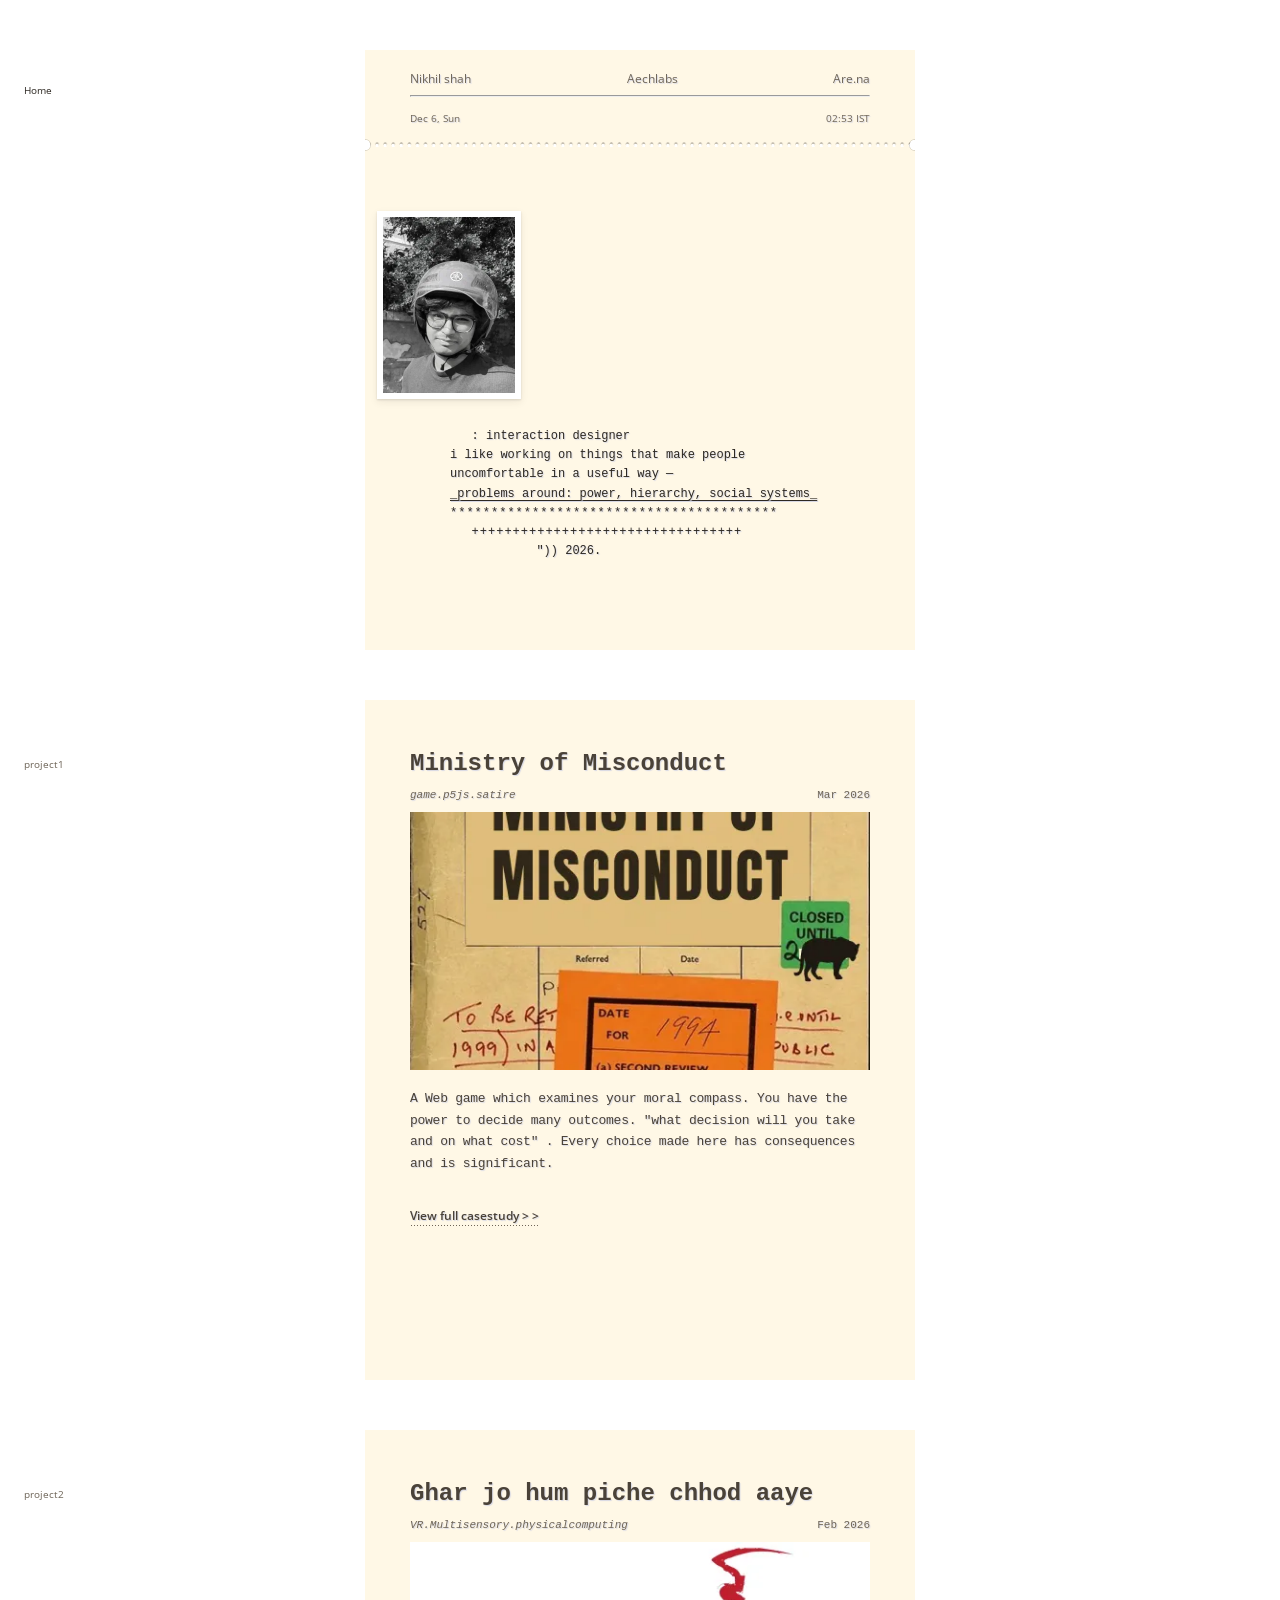
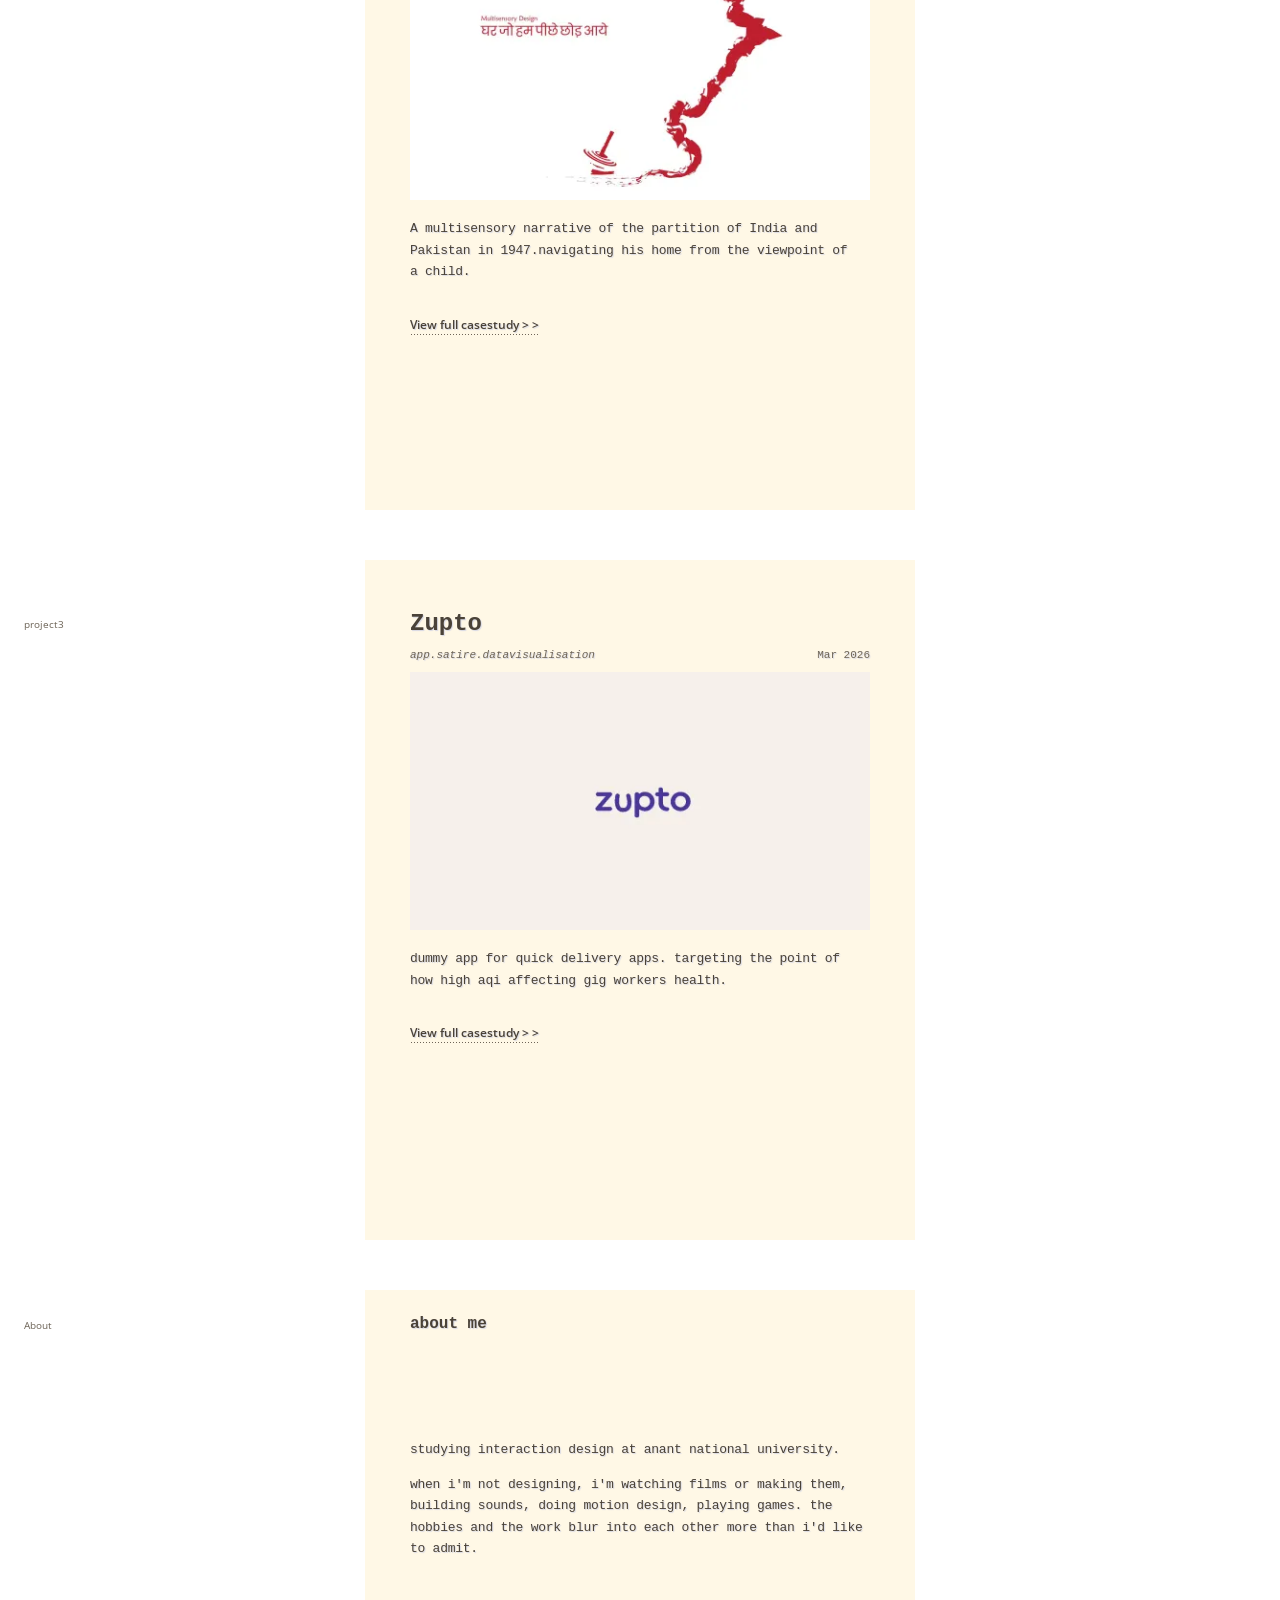
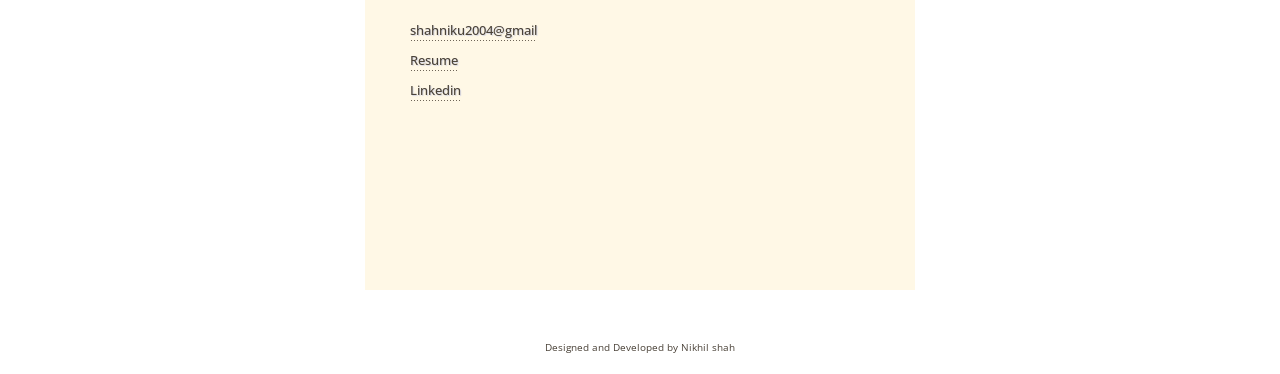
==== commit 7d73cb2d: "optimise after test" ====
--- a/index.html
+++ b/index.html
@@ -5,12 +5,14 @@
   <link href="Styles/style.css" rel="stylesheet" />
   <script src="Fn.js" defer></script>
   <meta charset="utf-8" />
+  <meta name="description" content="Nikhil Shah, interaction designer. Projects on power, hierarchy and social systems." />
+  <link rel="icon" href="data:," />
   <meta name="viewport" content="width=device-width, initial-scale=1.0" />
   <title>nikhil.shah.portfolio.github.io</title>
   <link rel="preconnect" href="https://fonts.googleapis.com">
   <link rel="preconnect" href="https://fonts.gstatic.com" crossorigin>
-  <link href="https://fonts.googleapis.com/css2?family=Open+Sans:ital,wght@0,400..700;1,400..700&display=swap"
-    rel="stylesheet">
+  <link rel="preload" as="style" href="https://fonts.googleapis.com/css2?family=Open+Sans:ital,wght@0,400..700;1,400..700&display=swap" onload="this.onload=null;this.rel='stylesheet'">
+  <noscript><link href="https://fonts.googleapis.com/css2?family=Open+Sans:ital,wght@0,400..700;1,400..700&display=swap" rel="stylesheet"></noscript>
 </head>
 
 <body>
@@ -21,7 +23,7 @@
 
     <article class="intro">
       <figure class="id-photo">
-        <img src="Images/Me_new.webp" alt="me in a blue helmet and glasses" width="721" height="961" fetchpriority="high">
+        <img src="Images/Me_new-264.webp" srcset="Images/Me_new-264.webp 264w, Images/Me_new.webp 721w" sizes="132px" alt="me in a blue helmet and glasses" width="264" height="352">
       </figure>
       <div class="typed">
         <!-- <p class="typed-line typed-u">_THIS PORTFOLIO BELONGS TO NIKHIL SHAH_</p> -->
@@ -45,7 +47,7 @@
       <p class="project-date">Mar 2026</p>
     </div>
 
-    <img src="Images/Ministryofmisconduct/Ministry of Misconduct  .webp" class="project-hero" width="1200" height="1800" loading="lazy" decoding="async">
+    <img src="Images/Ministryofmisconduct/Ministry-card-960.webp" srcset="Images/Ministryofmisconduct/Ministry-card-480.webp 480w, Images/Ministryofmisconduct/Ministry-card-960.webp 960w" sizes="(max-width: 520px) calc(100vw - 68px), 460px" class="project-hero" width="960" height="540" fetchpriority="high" alt="Ministry of Misconduct case file cover">
 
     <p class="project-description">
       A Web game which examines your moral compass. You have the power to decide many outcomes. "what decision will you
@@ -64,7 +66,7 @@
       <p class="project-date">Feb 2026</p>
     </div>
 
-    <img src="Images/Gharjohumpichechhodaaye/GJHPCA.webp" class="project-hero" width="1600" height="900" loading="lazy" decoding="async">
+    <img src="Images/Gharjohumpichechhodaaye/GJHPCA-card-960.webp" srcset="Images/Gharjohumpichechhodaaye/GJHPCA-card-480.webp 480w, Images/Gharjohumpichechhodaaye/GJHPCA-card-960.webp 960w" sizes="(max-width: 520px) calc(100vw - 68px), 460px" class="project-hero" width="960" height="540" loading="lazy" decoding="async" alt="Ghar jo hum piche chhod aaye title with a red brushstroke border and a spinning top">
 
     <p class="project-description">
       A multisensory narrative of the partition of India and Pakistan in 1947.navigating his home from the viewpoint of
@@ -82,7 +84,7 @@
       <p class="project-date">Mar 2026</p>
     </div>
 
-    <img src="Images/zupto/Screenshot (91).webp" class="project-hero" width="1600" height="900" loading="lazy" decoding="async">
+    <img src="Images/zupto/Zupto-card-960.webp" srcset="Images/zupto/Zupto-card-480.webp 480w, Images/zupto/Zupto-card-960.webp 960w" sizes="(max-width: 520px) calc(100vw - 68px), 460px" class="project-hero" width="960" height="540" loading="lazy" decoding="async" alt="Zupto logo">
 
     <p class="project-description">
       dummy app for quick delivery apps. targeting the point of how high aqi affecting gig workers health.
@@ -131,7 +133,7 @@
 
   <section class="paper" data-nav="About">
 
-    <h4>about me</h4>
+    <h2 class="about-head">about me</h2>
     <br>
     <br>
     <br>
--- a/Styles/style.css
+++ b/Styles/style.css
@@ -107,7 +107,7 @@
     min-height: 600px;
 }
 
-.paper h4 {
+.paper h4, .about-head {
     padding-top: 25px;
 }
 
@@ -962,7 +962,7 @@
     top: calc(50px + .68em);
 }
 
-.paper h4.nav-heading::before {
+.paper h4.nav-heading::before, .about-head.nav-heading::before {
     top: calc(25px + .7em);
 }
 
@@ -1117,7 +1117,7 @@
 /* homepage only: no dotted lines from the headings
    (.project-title and .paper h4 headings only exist on index.html) */
 .project-title.nav-heading::before,
-.paper h4.nav-heading::before {
+.paper h4.nav-heading::before, .about-head.nav-heading::before {
     display: none;
 }
 
@@ -1571,7 +1571,7 @@
 
 /* titles */
 .project-title { font-size: 24px; line-height: 1.15; text-wrap: balance; }
-.paper h4 { font-size: 16px; text-wrap: balance; }
+.paper h4, .about-head { font-size: 16px; margin-block: 1.33em; text-wrap: balance; }
 .cs-row > .cs-head { font-size: 14px; text-wrap: balance; }
 
 /* body: one size everywhere on paper */
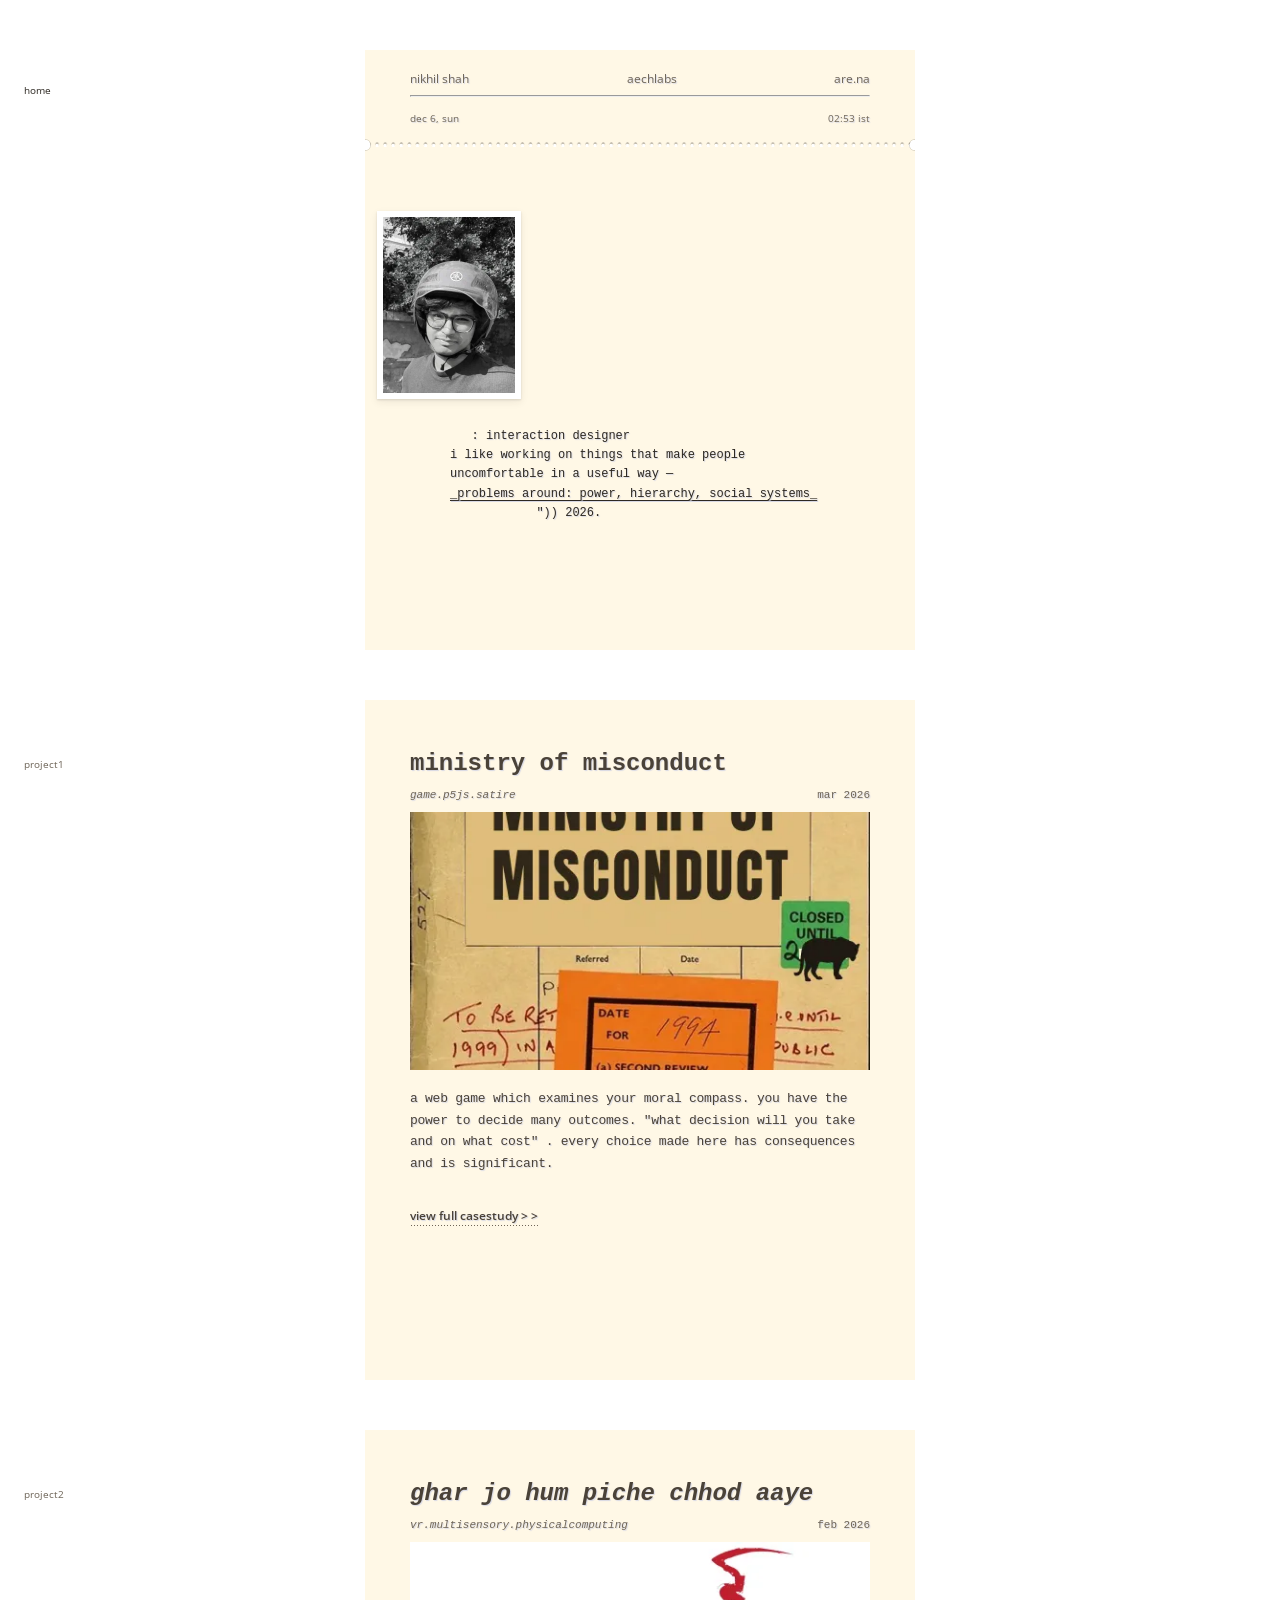
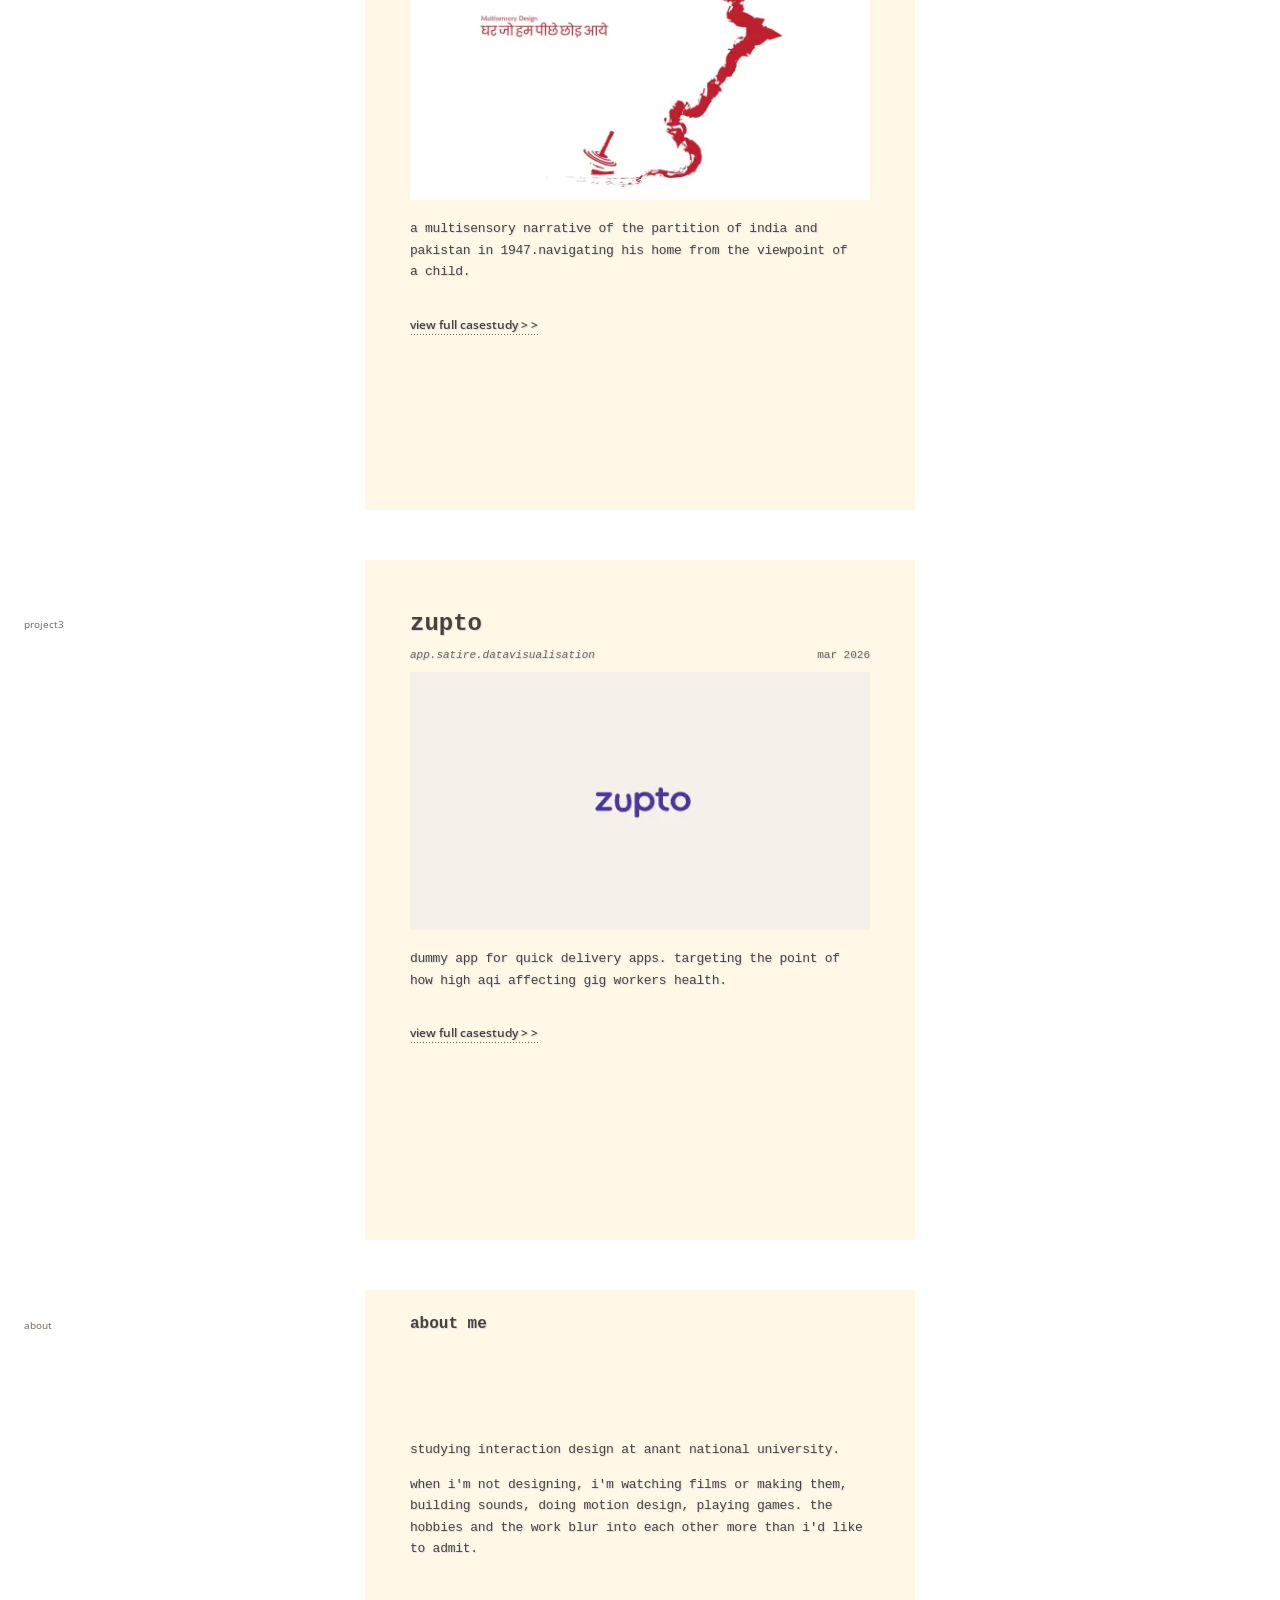
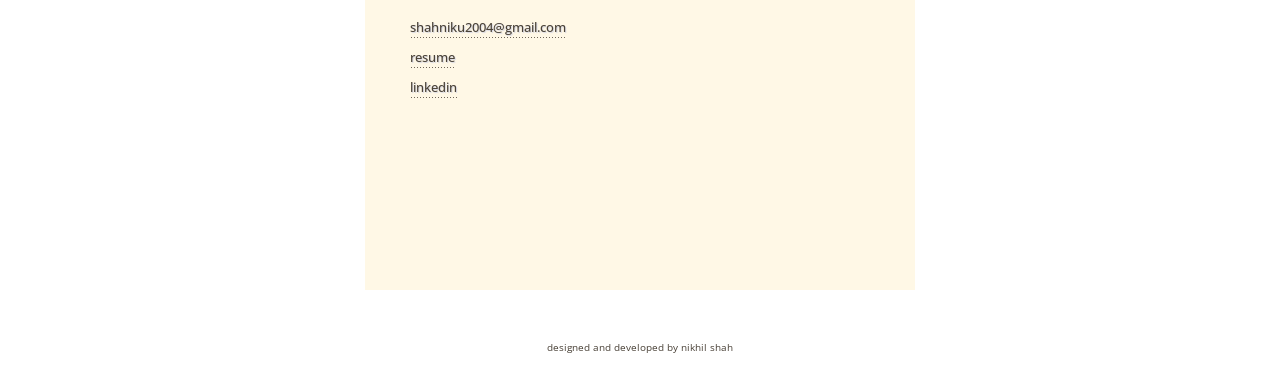
==== commit 4ee26fcd: "fixed some bugs" ====
--- a/index.html
+++ b/index.html
@@ -31,8 +31,8 @@
         <p class="typed-line">i like working on things that make people</p>
         <p class="typed-line">uncomfortable in a useful way &mdash;</p>
         <p class="typed-line typed-u">_problems around: power, hierarchy, social systems_</p>
-        <p class="typed-line typed-rule" aria-hidden="true">****************************************</p>
-        <p class="typed-line typed-rule typed-in" aria-hidden="true">+++++++++++++++++++++++++++++++++</p>
+        <!-- <p class="typed-line typed-rule" aria-hidden="true">****************************************</p>
+        <p class="typed-line typed-rule typed-in" aria-hidden="true">+++++++++++++++++++++++++++++++++</p> -->
         <p class="typed-line typed-sign">&quot;)) 2026.</p>
       </div>
     </article>
@@ -60,7 +60,7 @@
   <!-- ghar jo hum piche chhod aaye -->
 
   <section class="project-card" data-nav="project2">
-    <h2 class="project-title">Ghar jo hum piche chhod aaye</h2>
+    <h2 class="project-title"><i>Ghar jo hum piche chhod aaye</i></h2>
     <div class="project-header">
       <p class="project-tags">VR.Multisensory.physicalcomputing</p>
       <p class="project-date">Feb 2026</p>
@@ -96,7 +96,7 @@
   <!-- hum panchi umukt gagan k -->
 
   <!-- <section class="project-card">
-    <h2 class="project-title">Hum panchi umukt gagan k</h2>
+    <h2 class="project-title"><i>Hum panchi umukt gagan k</i></h2>
     <div class="project-header">
       <p class="project-tags">videopoem.narrative.puppetering</p>
       <p class="project-date">Mar 2026</p>
@@ -138,17 +138,16 @@
     <br>
     <br>
     <br>
-    <p class="project-description">studying interaction design at anant national university.
+    <p class="project-description">studying interaction design at anant national university.</p>
     <p class="project-description">when i'm not designing, i'm watching films or making them, building sounds, doing
       motion design, playing games.
       the hobbies and the work blur into each other more than i'd like to admit.</p>
-    </p>
     <br>
     <br>
 
-    <a href="" class="contact-button">shahniku2004@gmail</a>
+    <a href="mailto:shahniku2004@gmail.com" class="contact-button">shahniku2004@gmail.com</a>
     <br>
-    <a href="" class="contact-button">Resume</a>
+    <a href="https://drive.google.com/file/d/1DSEnWFs2Wst05y2El5zXqVqwUKyXH17c/view?usp=sharing" class="contact-button">Resume</a>
     <br>
     <a href="https://www.linkedin.com/in/nikhil-shah-a37551202/" class="contact-button">Linkedin</a>
 
--- a/Styles/style.css
+++ b/Styles/style.css
@@ -1533,6 +1533,12 @@
     background: var(--paper);
 }
 
+.lx-dialog .lx-close:hover,
+.lx-dialog .lx-close:focus-visible {
+    background: var(--ink);
+    color: var(--paper);
+}
+
 @media (max-width: 600px) {
     .lx-dialog[open] {
         align-content: start;
@@ -1711,3 +1717,123 @@
     }
     .cs-margin-fig figcaption { padding: 0 0 6px; }
 }
+
+
+/* ═══════════════════════════════════════════════
+   ALL LOWERCASE — every heading, link, button and label on the site.
+   (titles in the html can keep their capitals; they just show small)
+═══════════════════════════════════════════════ */
+body { text-transform: lowercase; }
+
+
+/* ═══════════════════════════════════════════════
+   AECHLABS: shorter project window
+   desktop: just tall enough for a 16:9 image in the left column (3/5 of the width),
+   never shorter than 300px so the text side has room.
+   phone: as tall as its content. (height:auto on a <dialog> stretches it to the full
+   screen, because the browser pins it to all four edges; fit-content stops that.)
+═══════════════════════════════════════════════ */
+.lx-dialog {
+    height: min(max(300px, calc(min(960px, 94vw) * 0.3375)), 86vh);
+}
+
+.lx-dialog-text {
+    padding-top: 36px;
+}
+
+@media (max-width: 600px) {
+    .lx-dialog {
+        height: fit-content;
+    }
+
+    .lx-dialog-img iframe {
+        min-height: 0;   /* the vimeo player was taller than the 16:9 box and got cut off */
+    }
+
+    .lx-dialog-text {
+        padding: 18px 20px 20px;
+    }
+
+    .lx-dialog .lx-dialog-desc {
+        margin: 12px 0;
+    }
+
+    /* bigger tap targets for the arrows on phones */
+    .lx-slides .lx-arrow {
+        width: 40px;
+        height: 40px;
+    }
+}
+
+
+/* ═══════════════════════════════════════════════
+   AECHLABS: comic reader (full screen, inside the page)
+═══════════════════════════════════════════════ */
+.lx-reader {
+    width: 100vw;
+    max-width: 100vw;
+    height: 100dvh;
+    max-height: 100dvh;
+    margin: 0;
+    padding: 0;
+    border: 0;
+    background: var(--paper);
+    color: var(--ink);
+}
+
+.lx-reader[open] {
+    display: flex;
+    flex-direction: column;
+}
+
+.lx-reader::backdrop {
+    background: rgba(45, 40, 34, .6);
+}
+
+.lx-reader-bar {
+    display: flex;
+    justify-content: space-between;
+    align-items: center;
+    gap: 16px;
+    padding: 10px 14px;
+    border-bottom: 1px solid var(--ink);
+}
+
+.lx-reader-back,
+.lx-reader-open {
+    padding: 6px 12px;
+    border: 1px solid var(--ink);
+    background: none;
+    color: var(--ink);
+    font-family: monospace;
+    font-size: 11px;
+    line-height: 1.4;
+    text-decoration: none;
+    text-transform: lowercase;
+    cursor: pointer;
+}
+
+.lx-reader-back:hover,
+.lx-reader-back:focus-visible,
+.lx-reader-open:hover,
+.lx-reader-open:focus-visible {
+    background: var(--ink);
+    color: var(--paper);
+}
+
+.lx-reader-frame {
+    flex: 1;
+    min-height: 0;
+}
+
+.lx-reader-frame iframe {
+    display: block;
+    width: 100%;
+    height: 100%;
+    aspect-ratio: auto;
+    border: 0;
+}
+
+@media (max-width: 480px) {
+    .lx-reader-open { display: none; }   /* one clear way out on small screens */
+}
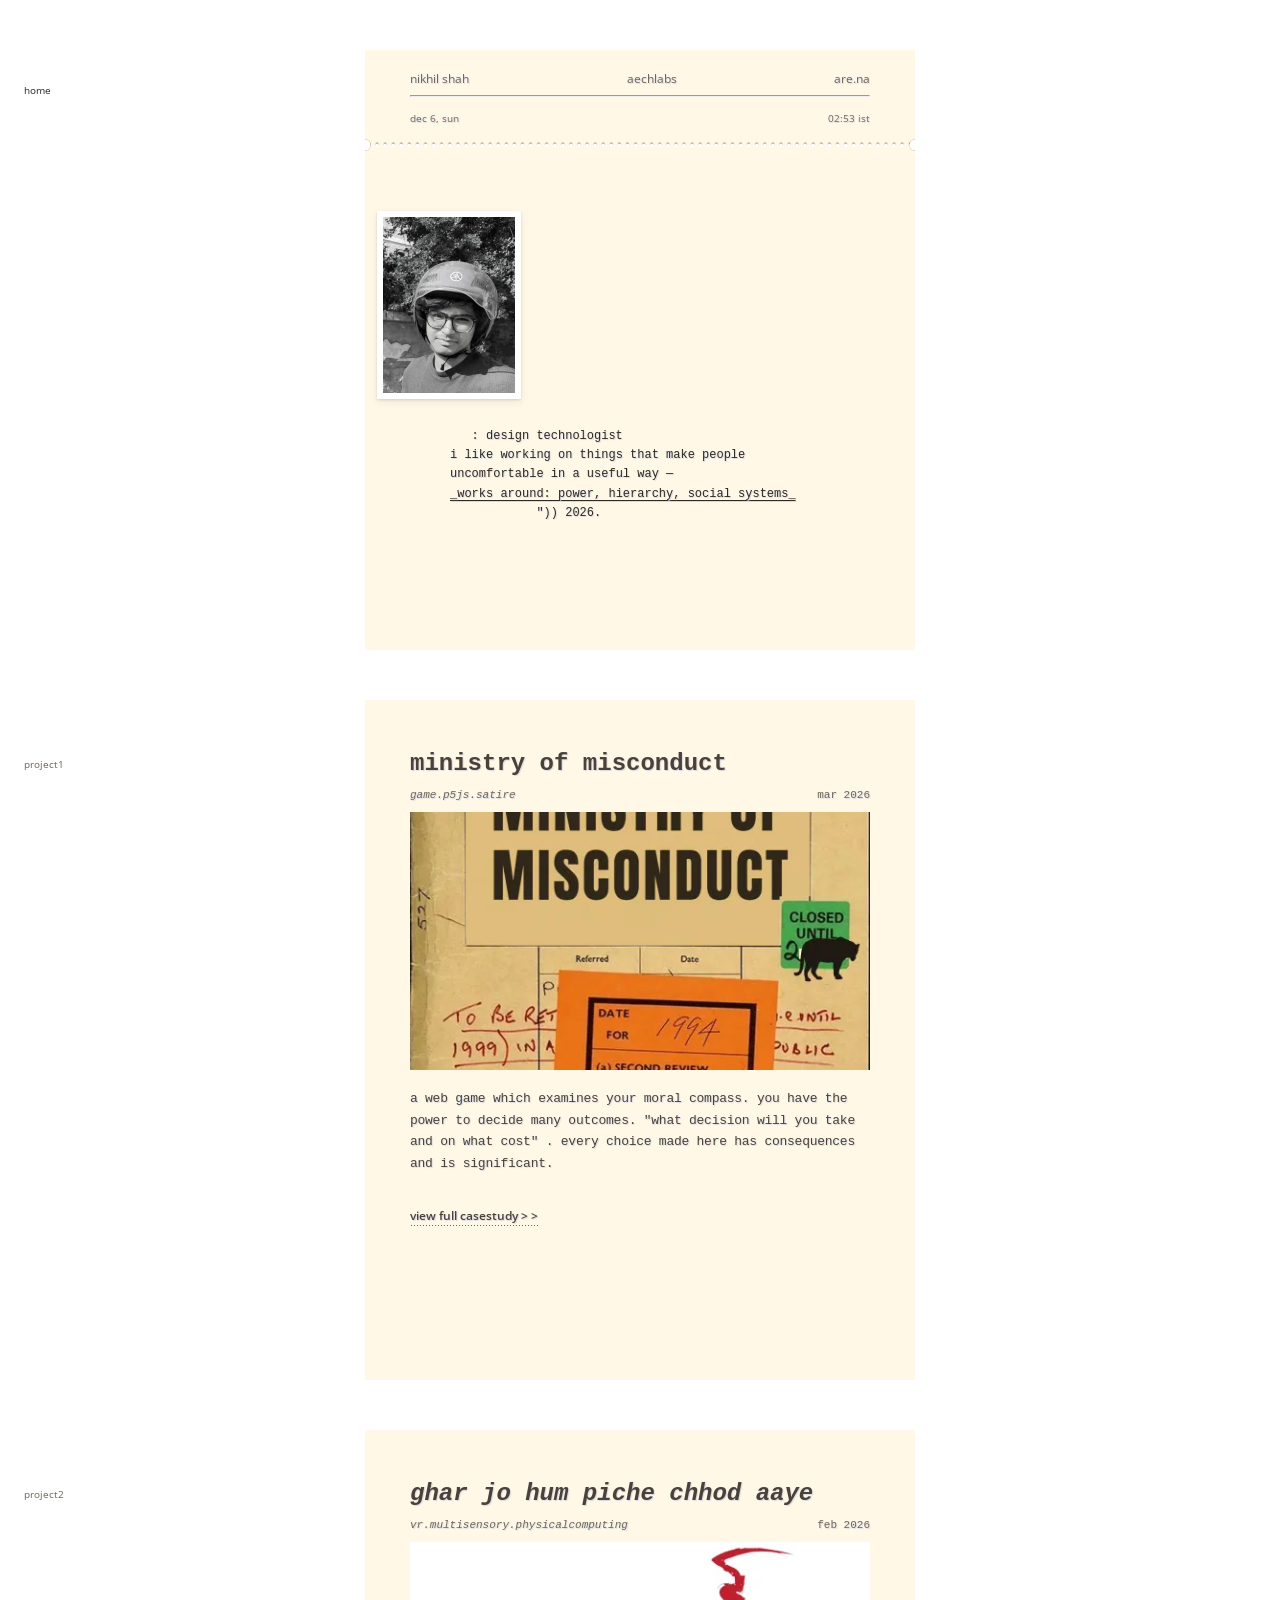
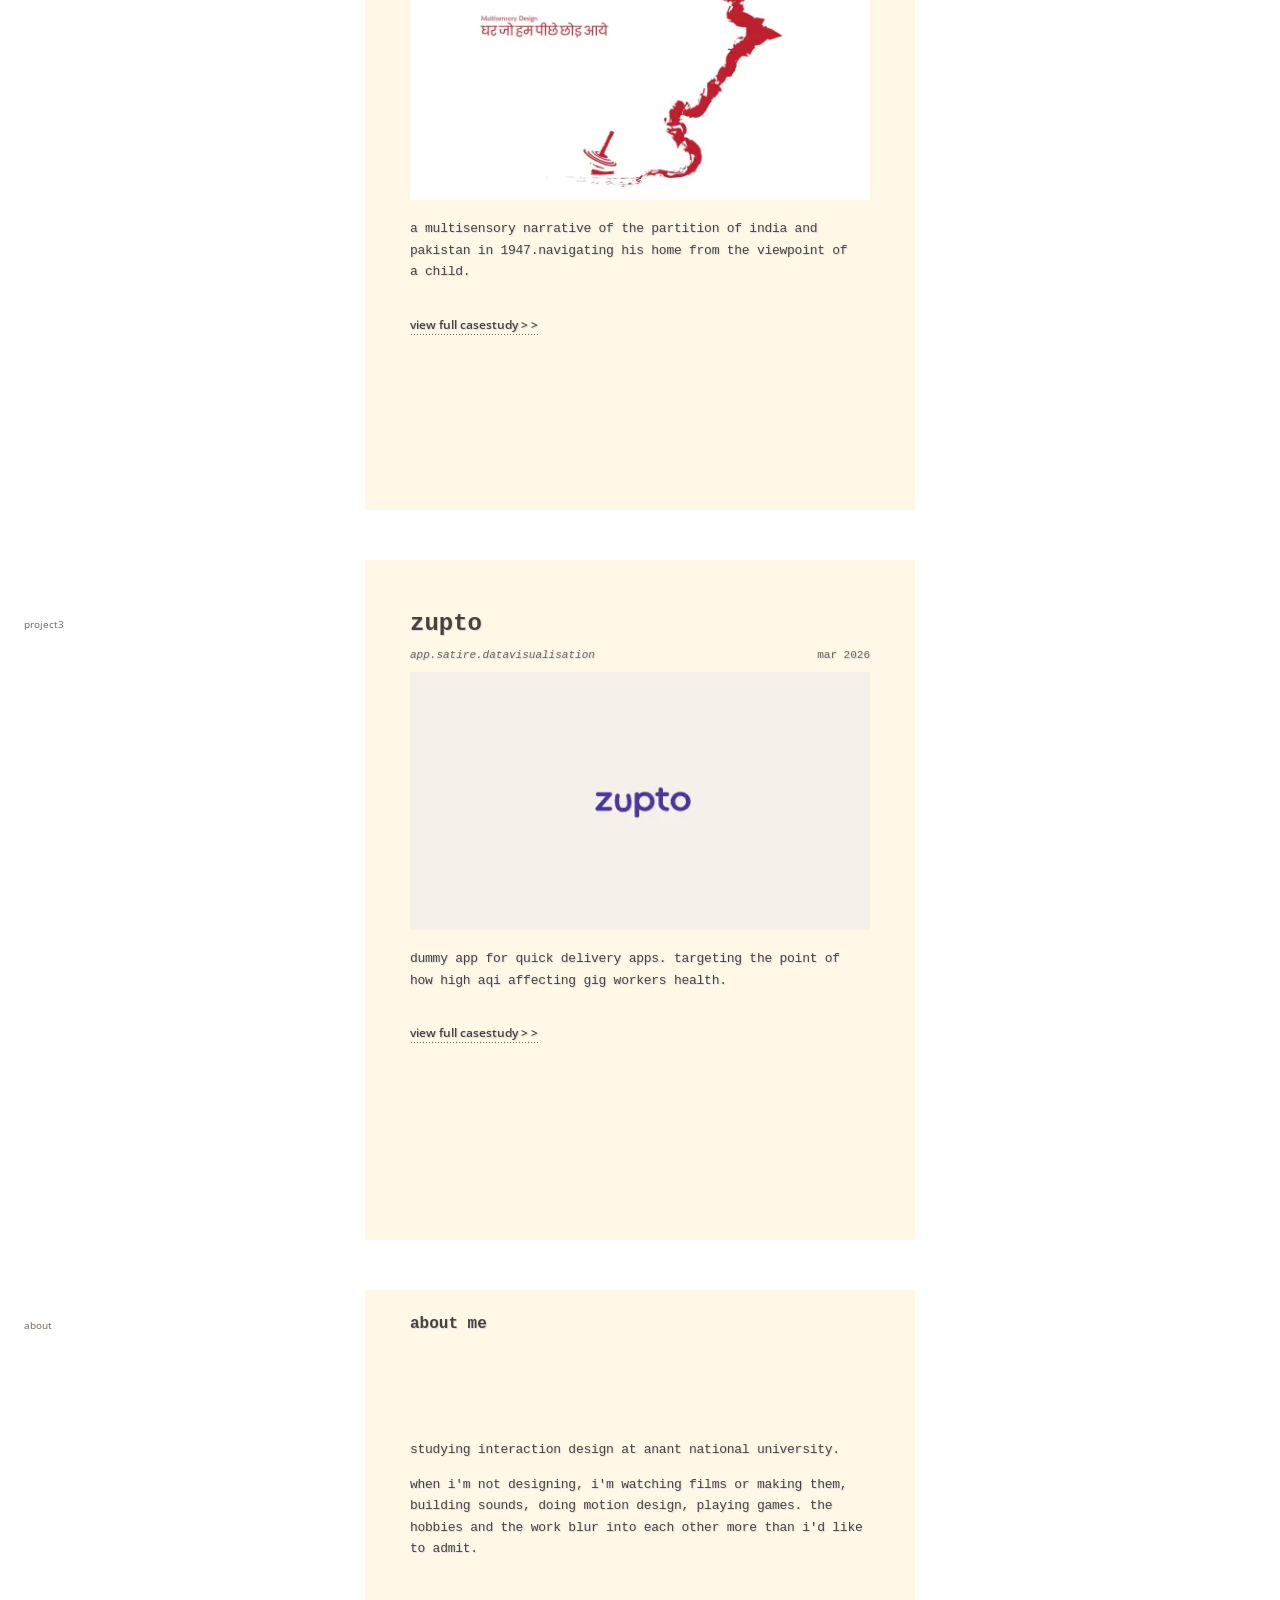
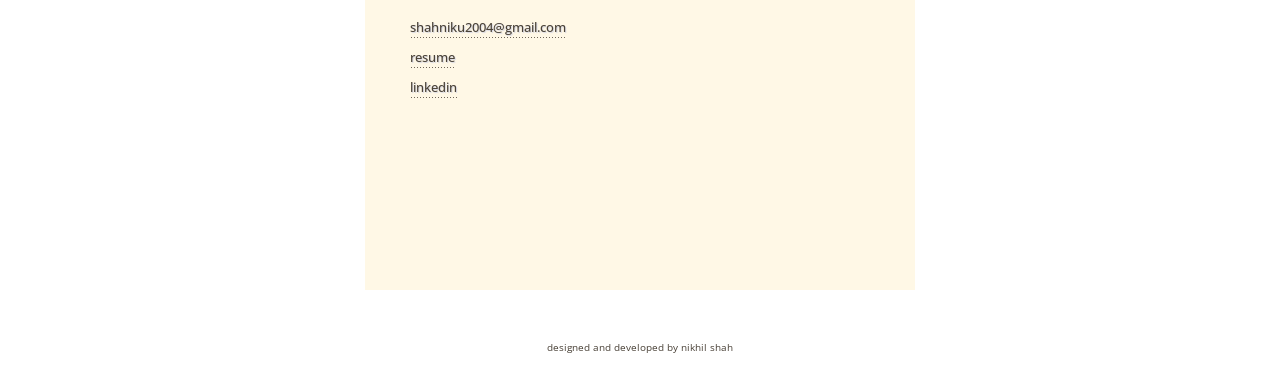
==== commit bd1f74c0: "update linkedin link" ====
--- a/index.html
+++ b/index.html
@@ -25,12 +25,12 @@
       <figure class="id-photo">
         <img src="Images/Me_new-264.webp" srcset="Images/Me_new-264.webp 264w, Images/Me_new.webp 721w" sizes="132px" alt="me in a blue helmet and glasses" width="264" height="352">
       </figure>
-      <div class="typed">
+      <div class="typed">     
         <!-- <p class="typed-line typed-u">_THIS PORTFOLIO BELONGS TO NIKHIL SHAH_</p> -->
-        <p class="typed-line typed-in">: interaction designer</p>
+        <p class="typed-line typed-in">: design technologist</p>
         <p class="typed-line">i like working on things that make people</p>
         <p class="typed-line">uncomfortable in a useful way &mdash;</p>
-        <p class="typed-line typed-u">_problems around: power, hierarchy, social systems_</p>
+        <p class="typed-line typed-u">_works around: power, hierarchy, social systems_</p>
         <!-- <p class="typed-line typed-rule" aria-hidden="true">****************************************</p>
         <p class="typed-line typed-rule typed-in" aria-hidden="true">+++++++++++++++++++++++++++++++++</p> -->
         <p class="typed-line typed-sign">&quot;)) 2026.</p>
@@ -149,7 +149,7 @@
     <br>
     <a href="https://drive.google.com/file/d/1DSEnWFs2Wst05y2El5zXqVqwUKyXH17c/view?usp=sharing" class="contact-button">Resume</a>
     <br>
-    <a href="https://www.linkedin.com/in/nikhil-shah-a37551202/" class="contact-button">Linkedin</a>
+    <a href="https://www.linkedin.com/in/nikhil-shah-a37551202/?lipi=urn%3Ali%3Apage%3Ad_flagship3_profile_view_base_contact_details%3B9Hjt2kYPRae6%2BapyrnZUmQ%3D%3D" class="contact-button">Linkedin</a>
 
     <!-- <img src="Images/signature.webp" alt="signature" class="signature" width="500" height="150" loading="lazy" decoding="async"> -->
 
